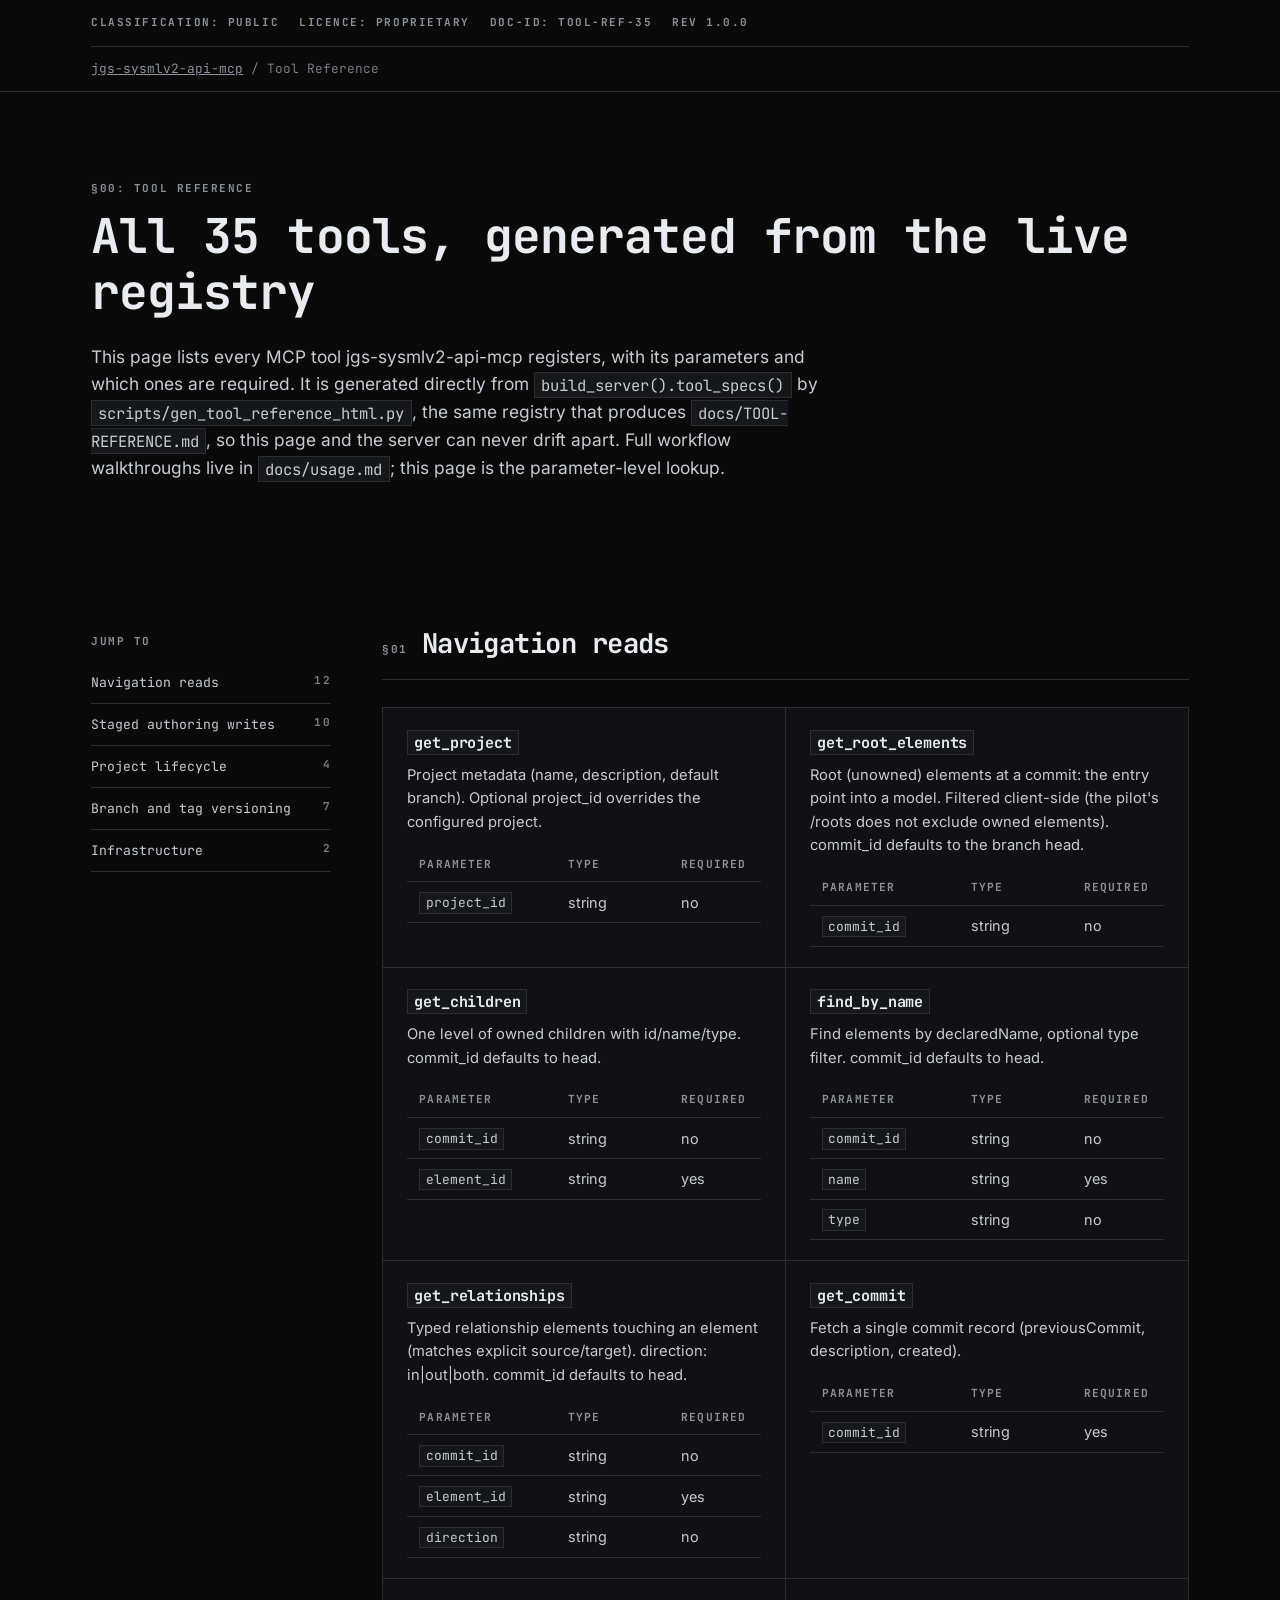
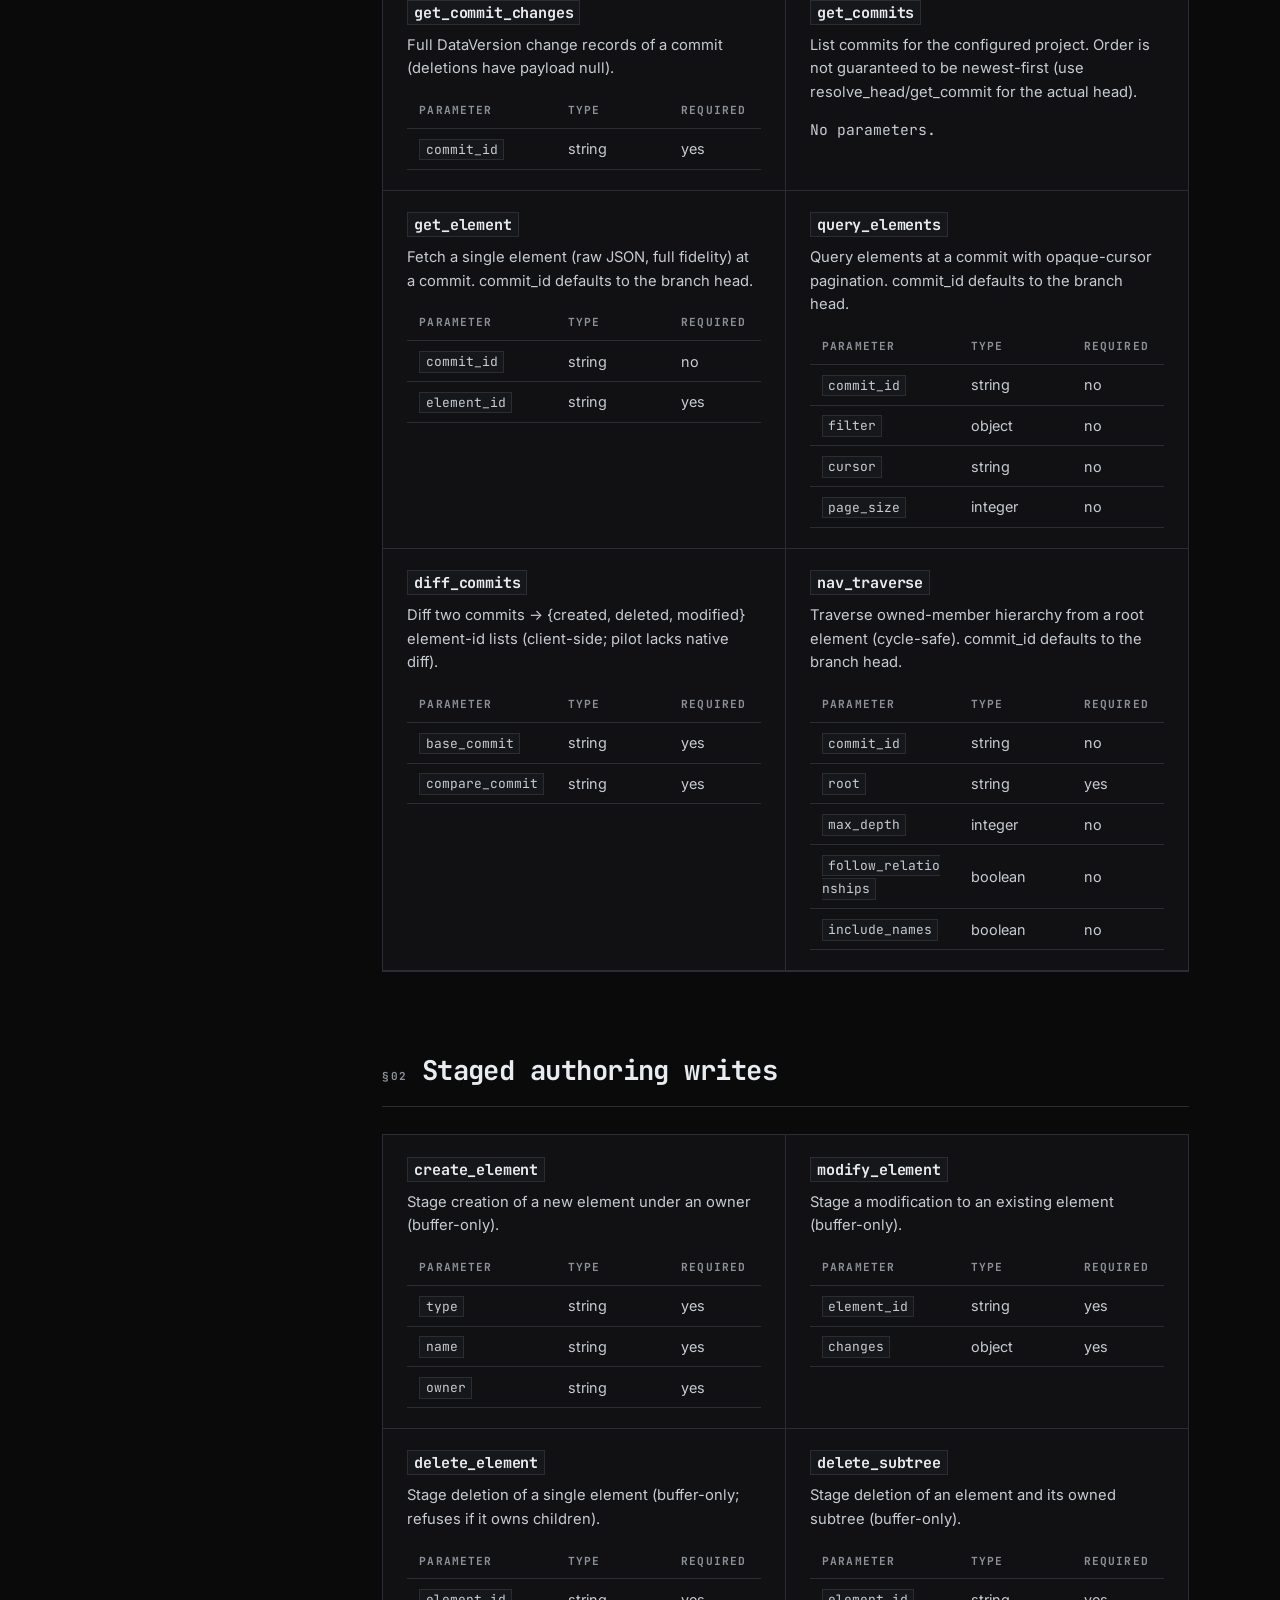
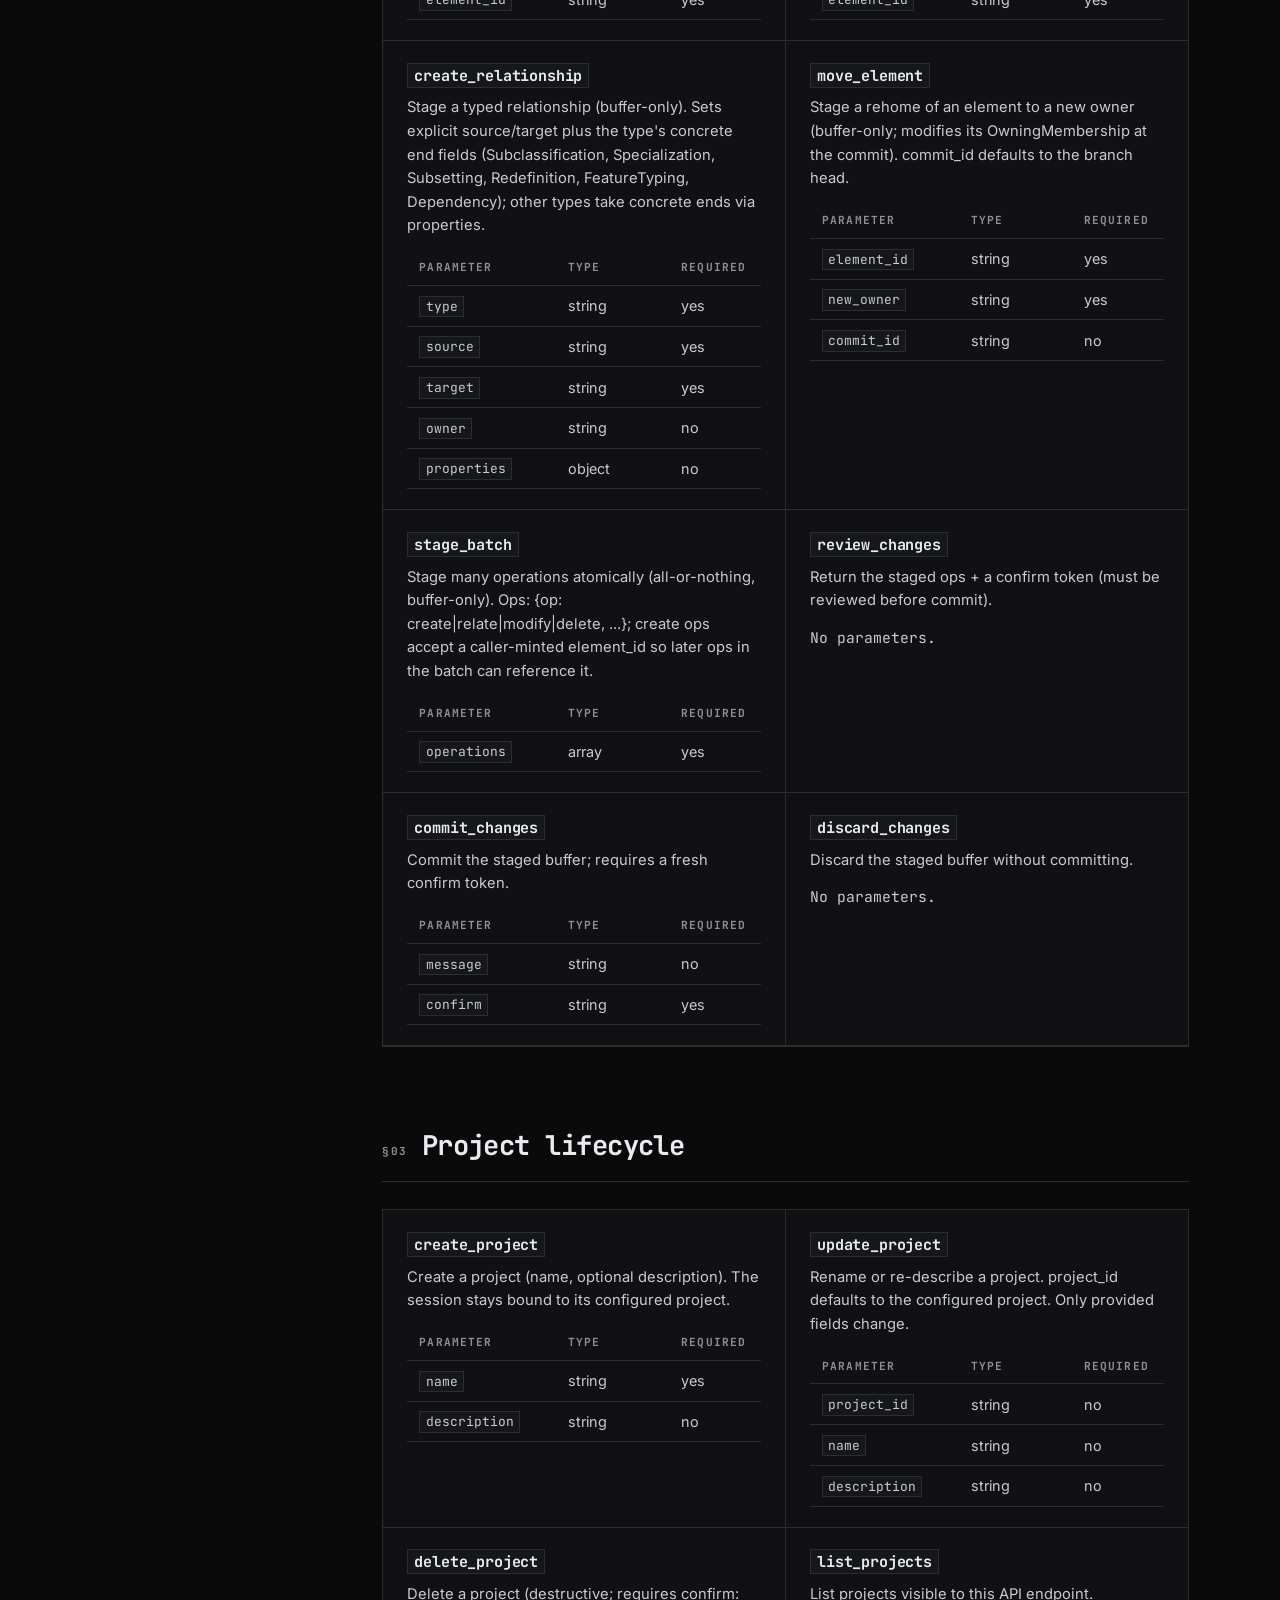
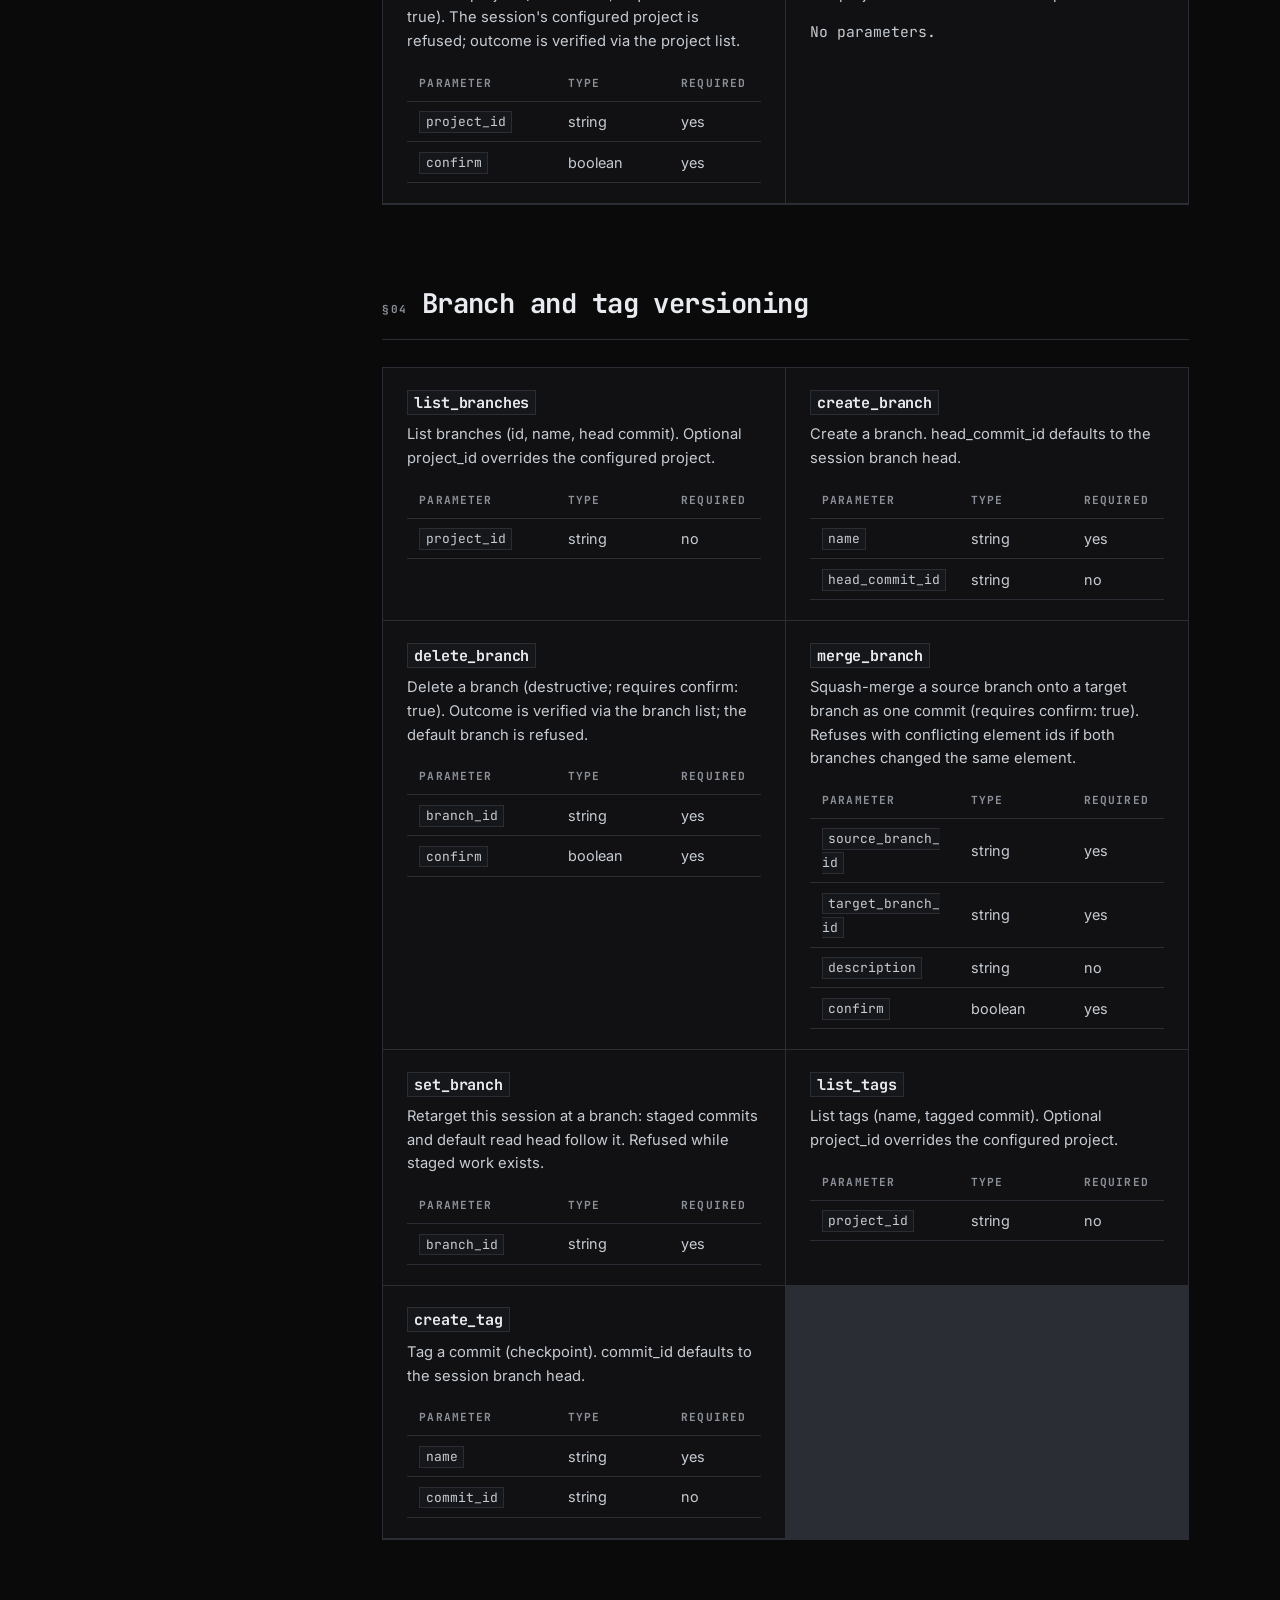
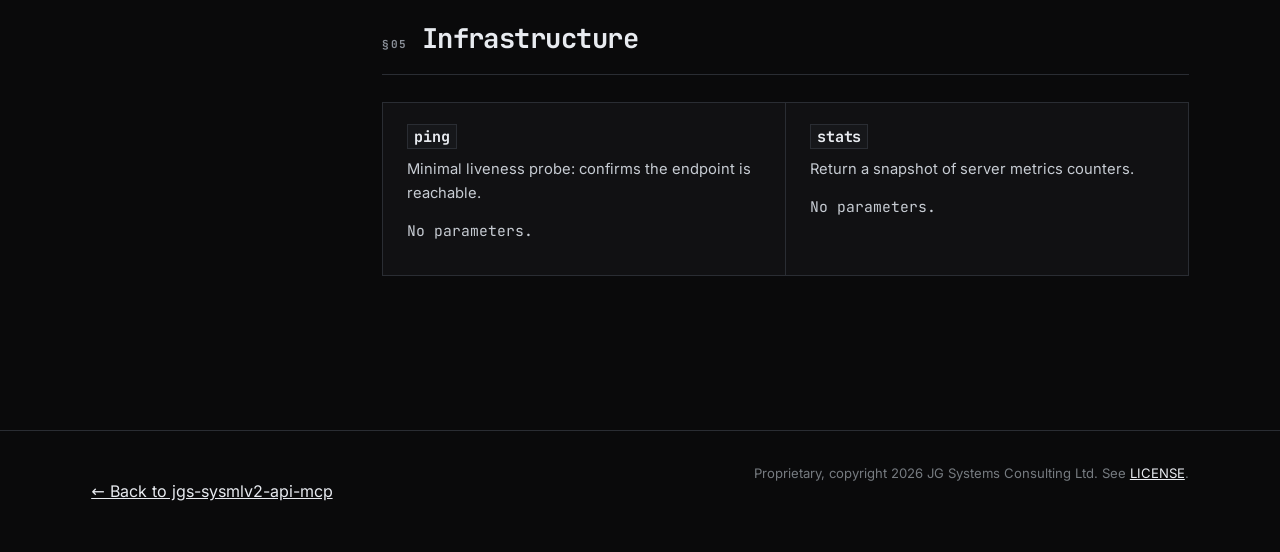
==== docs/tool-reference.html @ 2790d1ba "chore: v1.0.0 initial release payload Staged from jgs-sysmlv2-api-mcp-dev via scripts/stage_release." ====
<!DOCTYPE html>
<html lang="en">
<head>
<meta charset="utf-8">
<meta name="viewport" content="width=device-width, initial-scale=1">
<title>Tool Reference: jgs-sysmlv2-api-mcp, all 35 MCP Tools</title>
<meta name="description" content="Browsable reference for all 35 MCP tools in jgs-sysmlv2-api-mcp: parameters, required fields, and grouping by navigation, authoring, lifecycle, and versioning.">
<link rel="canonical" href="https://jgsystemsconsulting.github.io/jgs-sysmlv2-api-mcp/tool-reference.html">
<meta property="og:type" content="website">
<meta property="og:title" content="Tool Reference: jgs-sysmlv2-api-mcp">
<meta property="og:description" content="Browsable reference for all 35 MCP tools: parameters, required fields, and grouping by navigation, authoring, lifecycle, and versioning.">
<meta property="og:url" content="https://jgsystemsconsulting.github.io/jgs-sysmlv2-api-mcp/tool-reference.html">
<meta name="twitter:card" content="summary">
<meta name="twitter:title" content="Tool Reference: jgs-sysmlv2-api-mcp">
<meta name="twitter:description" content="Browsable reference for all 35 MCP tools: parameters, required fields, and grouping by navigation, authoring, lifecycle, and versioning.">
<style>
/* Shared design tokens/components for docs/index.html and docs/tool-reference.html.
   Source of truth for both pages' visual system (RR-B-20/24). Theme: "engineering
   drafting document" per ~/.claude/skills/release-repo-standard/references/design-system.md. */
@font-face {
  font-family: 'JetBrains Mono';
  font-style: normal;
  font-weight: 400;
  font-display: swap;
  src: url('fonts/jetbrains-mono-400.woff2') format('woff2');
}
@font-face {
  font-family: 'JetBrains Mono';
  font-style: normal;
  font-weight: 700;
  font-display: swap;
  src: url('fonts/jetbrains-mono-700.woff2') format('woff2');
}
@font-face {
  font-family: 'Inter';
  font-style: normal;
  font-weight: 400;
  font-display: swap;
  src: url('fonts/inter-400.woff2') format('woff2');
}
@font-face {
  font-family: 'Inter';
  font-style: normal;
  font-weight: 600;
  font-display: swap;
  src: url('fonts/inter-600.woff2') format('woff2');
}

:root {
  --ink:   #0a0a0b; --ink-2: #111113; --ink-3: #16171a; --ink-4: #1e2024;
  --line:  #2a2d33; --line-2: #3a3e46;
  --mute:  #767b80; --mute-2: #8b9099;
  --text:  #c7ccd3; --text-hi: #e8ebf0;
  --paper: #f4f2ec; --paper-ink: #0a0a0b;
  --accent: #7db8ff;
  --mono: 'JetBrains Mono', ui-monospace, 'SFMono-Regular', Menlo, Consolas, monospace;
  --sans: 'Inter', ui-sans-serif, system-ui, sans-serif;
  --pad-x: clamp(24px, 4vw, 80px);
  --pad-section: clamp(48px, 6vw, 96px);
}

* { box-sizing: border-box; }
html { color-scheme: dark; }
body {
  margin: 0;
  background: var(--ink);
  color: var(--text);
  font-family: var(--sans);
  font-size: 1rem;
  line-height: 1.6;
  -webkit-font-smoothing: antialiased;
}
.wrap { max-width: 1200px; margin: 0 auto; padding-left: var(--pad-x); padding-right: var(--pad-x); }

.skip-link {
  position: absolute; left: -9999px; top: 0; z-index: 100;
  background: var(--paper); color: var(--paper-ink);
  padding: 12px 20px; font-family: var(--mono); font-weight: 700;
}
.skip-link:focus { left: var(--pad-x); top: 12px; }

a { color: var(--text-hi); }
a:hover { color: var(--accent); }
:focus-visible { outline: 2px solid var(--accent); outline-offset: 2px; }

code {
  font-family: var(--mono);
  font-size: 0.9em;
  background: var(--ink-3);
  border: 1px solid var(--line);
  padding: 0.1em 0.4em;
}
pre {
  font-family: var(--mono);
  background: var(--ink-2);
  border: 1px solid var(--line);
  padding: 20px;
  overflow-x: auto;
  font-size: 0.85rem;
  line-height: 1.55;
}
pre code { background: none; border: none; padding: 0; }

h1, h2, h3 {
  font-family: var(--mono);
  font-weight: 700;
  letter-spacing: -0.02em;
  color: var(--text-hi);
  margin: 0 0 0.5em;
}
h1 { font-size: clamp(1.9rem, 4vw, 3rem); line-height: 1.15; }
h2 { font-size: clamp(1.3rem, 2.4vw, 1.7rem); }
h3 { font-size: 1.05rem; letter-spacing: -0.01em; }

.eyebrow, .toc-label, .nav-count, .masthead-row span, .sec-num {
  font-family: var(--mono);
  text-transform: uppercase;
  letter-spacing: 0.14em;
  font-size: 0.6875rem;
  font-weight: 700;
  color: var(--mute-2);
}

/* masthead */
.masthead { border-bottom: 1px solid var(--line); }
.masthead-row {
  display: flex; flex-wrap: wrap; gap: 20px;
  padding: 14px 0;
  border-bottom: 1px solid var(--line);
}
.crumbs {
  padding: 12px 0;
  font-family: var(--mono);
  font-size: 0.8rem;
  color: var(--mute);
}
.crumbs a { color: var(--mute-2); }

/* intro / hero */
.intro { padding: var(--pad-section) 0 calc(var(--pad-section) * 0.6); border-bottom: 1px solid var(--line); }
.lede { max-width: 68ch; color: var(--text); font-size: 1.08rem; }

/* buttons */
.btn {
  display: inline-flex; align-items: center; gap: 0.5em;
  font-family: var(--mono); font-weight: 700; text-decoration: none;
  padding: 0.85em 1.4em; border: 1px solid var(--line-2);
  font-size: 0.85rem; letter-spacing: 0.02em;
}
.btn-primary { background: var(--paper); color: var(--paper-ink); border-color: var(--paper); }
.btn-primary:hover { background: var(--text-hi); color: var(--paper-ink); }
.btn-ghost { background: transparent; color: var(--text-hi); }
.btn-ghost:hover { border-color: var(--accent); color: var(--accent); }
.btn-row { display: flex; flex-wrap: wrap; gap: 12px; margin-top: 1.6em; }

/* hairline section framing */
section { border-bottom: 1px solid var(--line); }
section:last-of-type { border-bottom: none; }
.section-inner { padding-top: var(--pad-section); padding-bottom: var(--pad-section); }

/* grid-of-cells */
.cell-grid {
  display: grid; gap: 1px; background: var(--line);
  border: 1px solid var(--line);
}
.cell {
  background: var(--ink-2);
  padding: clamp(20px, 3vw, 32px);
}
.cell h3 { margin-bottom: 0.4em; }
.cell p { color: var(--text); margin: 0; }
.cell .num {
  font-family: var(--mono); font-size: 2.6rem; font-weight: 700;
  color: var(--line-2); line-height: 1; margin-bottom: 0.3em;
}

.cols-2 { grid-template-columns: repeat(2, minmax(0, 1fr)); }
.cols-3 { grid-template-columns: repeat(3, minmax(0, 1fr)); }
.cols-5 { grid-template-columns: repeat(5, minmax(0, 1fr)); }

table { border-collapse: collapse; width: 100%; }
th, td {
  text-align: left; padding: 8px 12px;
  border-bottom: 1px solid var(--line);
  font-size: 0.9rem;
}
th { font-family: var(--mono); text-transform: uppercase; font-size: 0.7rem; letter-spacing: 0.1em; color: var(--mute-2); }

/* tool-reference specific */
.layout { display: grid; grid-template-columns: 240px minmax(0, 1fr); gap: var(--pad-x); align-items: start; padding-top: var(--pad-section); padding-bottom: var(--pad-section); }
.toc { position: sticky; top: 24px; }
.toc ul { list-style: none; margin: 0; padding: 0; }
.toc li { border-bottom: 1px solid var(--line); }
.toc a {
  display: flex; justify-content: space-between; gap: 8px;
  padding: 10px 0; text-decoration: none; color: var(--text);
  font-family: var(--mono); font-size: 0.82rem;
}
.toc a:hover { color: var(--accent); }
.nav-count { color: var(--mute); }

.tool-group { margin-bottom: var(--pad-section); scroll-margin-top: 20px; }
.tool-group h2 { display: flex; align-items: baseline; gap: 0.5em; border-bottom: 1px solid var(--line); padding-bottom: 0.5em; margin-bottom: 1em; }
.sec-num { color: var(--mute-2); }
.tool-grid { display: grid; grid-template-columns: repeat(2, minmax(0, 1fr)); gap: 1px; background: var(--line); border: 1px solid var(--line); }
.tool-card { background: var(--ink-2); padding: 20px 24px; scroll-margin-top: 20px; min-width: 0; }
.tool-card h3 { margin-bottom: 0.5em; }
.tool-card p { margin: 0 0 0.9em; color: var(--text); font-size: 0.92rem; }
table.params { font-size: 0.82rem; table-layout: fixed; }
table.params td, table.params th { overflow-wrap: break-word; }
table.params td:first-child, table.params th:first-child { width: 42%; }
table.params td:nth-child(3), table.params th:nth-child(3) { width: 26%; white-space: nowrap; }
.no-params { color: var(--mute); font-family: var(--mono); font-size: 0.8rem; margin: 0; }

.site-footer { border-top: 1px solid var(--line); border-bottom: none; }
.site-footer .wrap { padding-top: 32px; padding-bottom: 32px; display: flex; flex-wrap: wrap; justify-content: space-between; gap: 12px; }
.fine { color: var(--mute); font-size: 0.82rem; margin: 0; }

@media (max-width: 860px) {
  .cols-2, .cols-3, .cols-5, .tool-grid { grid-template-columns: minmax(0, 1fr); }
  .layout { grid-template-columns: minmax(0, 1fr); }
  .toc { position: static; }
  .btn-row { flex-direction: column; align-items: stretch; }
}

@media (prefers-reduced-motion: reduce) {
  * { animation: none !important; transition: none !important; scroll-behavior: auto !important; }
}

</style>
</head>
<body>
<a class="skip-link" href="#main">Skip to content</a>
<header class="masthead">
  <div class="wrap">
    <div class="masthead-row">
      <span>CLASSIFICATION: PUBLIC</span>
      <span>LICENCE: PROPRIETARY</span>
      <span>DOC-ID: TOOL-REF-35</span>
      <span>REV 1.0.0</span>
    </div>
    <nav class="crumbs" aria-label="Breadcrumb">
      <a href="index.html">jgs-sysmlv2-api-mcp</a> <span aria-hidden="true">/</span> Tool Reference
    </nav>
  </div>
</header>
<main id="main">
  <section class="intro">
    <div class="wrap">
      <p class="eyebrow">&sect;00: TOOL REFERENCE</p>
      <h1>All 35 tools, generated from the live registry</h1>
      <p class="lede">This page lists every MCP tool jgs-sysmlv2-api-mcp registers, with its
      parameters and which ones are required. It is generated directly from
      <code>build_server().tool_specs()</code> by <code>scripts/gen_tool_reference_html.py</code>,
      the same registry that produces <code>docs/TOOL-REFERENCE.md</code>, so this page and the
      server can never drift apart. Full workflow walkthroughs live in
      <code>docs/usage.md</code>; this page is the parameter-level lookup.</p>
    </div>
  </section>
  <div class="wrap layout">
    <nav class="toc" aria-label="Tool groups">
      <p class="toc-label">JUMP TO</p>
      <ul>
          <li><a href="#navigation-reads">Navigation reads<span class="nav-count">12</span></a></li>
          <li><a href="#staged-authoring-writes">Staged authoring writes<span class="nav-count">10</span></a></li>
          <li><a href="#project-lifecycle">Project lifecycle<span class="nav-count">4</span></a></li>
          <li><a href="#branch-and-tag-versioning">Branch and tag versioning<span class="nav-count">7</span></a></li>
          <li><a href="#infrastructure">Infrastructure<span class="nav-count">2</span></a></li>
      </ul>
    </nav>
    <div class="groups">
      <section class="tool-group" id="navigation-reads">
        <h2><span class="sec-num">§01</span> Navigation reads</h2>
        <div class="tool-grid">
          <article class="tool-card" id="tool-get_project">
            <h3><code>get_project</code></h3>
            <p>Project metadata (name, description, default branch). Optional project_id overrides the configured project.</p>
            <table class="params">
              <thead><tr><th>Parameter</th><th>Type</th><th>Required</th></tr></thead>
              <tbody>
              <tr><td><code>project_id</code></td><td>string</td><td>no</td></tr>
              </tbody>
            </table>
          </article>
          <article class="tool-card" id="tool-get_root_elements">
            <h3><code>get_root_elements</code></h3>
            <p>Root (unowned) elements at a commit: the entry point into a model. Filtered client-side (the pilot&#x27;s /roots does not exclude owned elements). commit_id defaults to the branch head.</p>
            <table class="params">
              <thead><tr><th>Parameter</th><th>Type</th><th>Required</th></tr></thead>
              <tbody>
              <tr><td><code>commit_id</code></td><td>string</td><td>no</td></tr>
              </tbody>
            </table>
          </article>
          <article class="tool-card" id="tool-get_children">
            <h3><code>get_children</code></h3>
            <p>One level of owned children with id/name/type. commit_id defaults to head.</p>
            <table class="params">
              <thead><tr><th>Parameter</th><th>Type</th><th>Required</th></tr></thead>
              <tbody>
              <tr><td><code>commit_id</code></td><td>string</td><td>no</td></tr>
              <tr><td><code>element_id</code></td><td>string</td><td>yes</td></tr>
              </tbody>
            </table>
          </article>
          <article class="tool-card" id="tool-find_by_name">
            <h3><code>find_by_name</code></h3>
            <p>Find elements by declaredName, optional type filter. commit_id defaults to head.</p>
            <table class="params">
              <thead><tr><th>Parameter</th><th>Type</th><th>Required</th></tr></thead>
              <tbody>
              <tr><td><code>commit_id</code></td><td>string</td><td>no</td></tr>
              <tr><td><code>name</code></td><td>string</td><td>yes</td></tr>
              <tr><td><code>type</code></td><td>string</td><td>no</td></tr>
              </tbody>
            </table>
          </article>
          <article class="tool-card" id="tool-get_relationships">
            <h3><code>get_relationships</code></h3>
            <p>Typed relationship elements touching an element (matches explicit source/target). direction: in|out|both. commit_id defaults to head.</p>
            <table class="params">
              <thead><tr><th>Parameter</th><th>Type</th><th>Required</th></tr></thead>
              <tbody>
              <tr><td><code>commit_id</code></td><td>string</td><td>no</td></tr>
              <tr><td><code>element_id</code></td><td>string</td><td>yes</td></tr>
              <tr><td><code>direction</code></td><td>string</td><td>no</td></tr>
              </tbody>
            </table>
          </article>
          <article class="tool-card" id="tool-get_commit">
            <h3><code>get_commit</code></h3>
            <p>Fetch a single commit record (previousCommit, description, created).</p>
            <table class="params">
              <thead><tr><th>Parameter</th><th>Type</th><th>Required</th></tr></thead>
              <tbody>
              <tr><td><code>commit_id</code></td><td>string</td><td>yes</td></tr>
              </tbody>
            </table>
          </article>
          <article class="tool-card" id="tool-get_commit_changes">
            <h3><code>get_commit_changes</code></h3>
            <p>Full DataVersion change records of a commit (deletions have payload null).</p>
            <table class="params">
              <thead><tr><th>Parameter</th><th>Type</th><th>Required</th></tr></thead>
              <tbody>
              <tr><td><code>commit_id</code></td><td>string</td><td>yes</td></tr>
              </tbody>
            </table>
          </article>
          <article class="tool-card" id="tool-get_commits">
            <h3><code>get_commits</code></h3>
            <p>List commits for the configured project. Order is not guaranteed to be newest-first (use resolve_head/get_commit for the actual head).</p>
            <p class="no-params">No parameters.</p>
          </article>
          <article class="tool-card" id="tool-get_element">
            <h3><code>get_element</code></h3>
            <p>Fetch a single element (raw JSON, full fidelity) at a commit. commit_id defaults to the branch head.</p>
            <table class="params">
              <thead><tr><th>Parameter</th><th>Type</th><th>Required</th></tr></thead>
              <tbody>
              <tr><td><code>commit_id</code></td><td>string</td><td>no</td></tr>
              <tr><td><code>element_id</code></td><td>string</td><td>yes</td></tr>
              </tbody>
            </table>
          </article>
          <article class="tool-card" id="tool-query_elements">
            <h3><code>query_elements</code></h3>
            <p>Query elements at a commit with opaque-cursor pagination. commit_id defaults to the branch head.</p>
            <table class="params">
              <thead><tr><th>Parameter</th><th>Type</th><th>Required</th></tr></thead>
              <tbody>
              <tr><td><code>commit_id</code></td><td>string</td><td>no</td></tr>
              <tr><td><code>filter</code></td><td>object</td><td>no</td></tr>
              <tr><td><code>cursor</code></td><td>string</td><td>no</td></tr>
              <tr><td><code>page_size</code></td><td>integer</td><td>no</td></tr>
              </tbody>
            </table>
          </article>
          <article class="tool-card" id="tool-diff_commits">
            <h3><code>diff_commits</code></h3>
            <p>Diff two commits -&gt; {created, deleted, modified} element-id lists (client-side; pilot lacks native diff).</p>
            <table class="params">
              <thead><tr><th>Parameter</th><th>Type</th><th>Required</th></tr></thead>
              <tbody>
              <tr><td><code>base_commit</code></td><td>string</td><td>yes</td></tr>
              <tr><td><code>compare_commit</code></td><td>string</td><td>yes</td></tr>
              </tbody>
            </table>
          </article>
          <article class="tool-card" id="tool-nav_traverse">
            <h3><code>nav_traverse</code></h3>
            <p>Traverse owned-member hierarchy from a root element (cycle-safe). commit_id defaults to the branch head.</p>
            <table class="params">
              <thead><tr><th>Parameter</th><th>Type</th><th>Required</th></tr></thead>
              <tbody>
              <tr><td><code>commit_id</code></td><td>string</td><td>no</td></tr>
              <tr><td><code>root</code></td><td>string</td><td>yes</td></tr>
              <tr><td><code>max_depth</code></td><td>integer</td><td>no</td></tr>
              <tr><td><code>follow_relationships</code></td><td>boolean</td><td>no</td></tr>
              <tr><td><code>include_names</code></td><td>boolean</td><td>no</td></tr>
              </tbody>
            </table>
          </article>
        </div>
      </section>
      <section class="tool-group" id="staged-authoring-writes">
        <h2><span class="sec-num">§02</span> Staged authoring writes</h2>
        <div class="tool-grid">
          <article class="tool-card" id="tool-create_element">
            <h3><code>create_element</code></h3>
            <p>Stage creation of a new element under an owner (buffer-only).</p>
            <table class="params">
              <thead><tr><th>Parameter</th><th>Type</th><th>Required</th></tr></thead>
              <tbody>
              <tr><td><code>type</code></td><td>string</td><td>yes</td></tr>
              <tr><td><code>name</code></td><td>string</td><td>yes</td></tr>
              <tr><td><code>owner</code></td><td>string</td><td>yes</td></tr>
              </tbody>
            </table>
          </article>
          <article class="tool-card" id="tool-modify_element">
            <h3><code>modify_element</code></h3>
            <p>Stage a modification to an existing element (buffer-only).</p>
            <table class="params">
              <thead><tr><th>Parameter</th><th>Type</th><th>Required</th></tr></thead>
              <tbody>
              <tr><td><code>element_id</code></td><td>string</td><td>yes</td></tr>
              <tr><td><code>changes</code></td><td>object</td><td>yes</td></tr>
              </tbody>
            </table>
          </article>
          <article class="tool-card" id="tool-delete_element">
            <h3><code>delete_element</code></h3>
            <p>Stage deletion of a single element (buffer-only; refuses if it owns children).</p>
            <table class="params">
              <thead><tr><th>Parameter</th><th>Type</th><th>Required</th></tr></thead>
              <tbody>
              <tr><td><code>element_id</code></td><td>string</td><td>yes</td></tr>
              </tbody>
            </table>
          </article>
          <article class="tool-card" id="tool-delete_subtree">
            <h3><code>delete_subtree</code></h3>
            <p>Stage deletion of an element and its owned subtree (buffer-only).</p>
            <table class="params">
              <thead><tr><th>Parameter</th><th>Type</th><th>Required</th></tr></thead>
              <tbody>
              <tr><td><code>element_id</code></td><td>string</td><td>yes</td></tr>
              </tbody>
            </table>
          </article>
          <article class="tool-card" id="tool-create_relationship">
            <h3><code>create_relationship</code></h3>
            <p>Stage a typed relationship (buffer-only). Sets explicit source/target plus the type&#x27;s concrete end fields (Subclassification, Specialization, Subsetting, Redefinition, FeatureTyping, Dependency); other types take concrete ends via properties.</p>
            <table class="params">
              <thead><tr><th>Parameter</th><th>Type</th><th>Required</th></tr></thead>
              <tbody>
              <tr><td><code>type</code></td><td>string</td><td>yes</td></tr>
              <tr><td><code>source</code></td><td>string</td><td>yes</td></tr>
              <tr><td><code>target</code></td><td>string</td><td>yes</td></tr>
              <tr><td><code>owner</code></td><td>string</td><td>no</td></tr>
              <tr><td><code>properties</code></td><td>object</td><td>no</td></tr>
              </tbody>
            </table>
          </article>
          <article class="tool-card" id="tool-move_element">
            <h3><code>move_element</code></h3>
            <p>Stage a rehome of an element to a new owner (buffer-only; modifies its OwningMembership at the commit). commit_id defaults to the branch head.</p>
            <table class="params">
              <thead><tr><th>Parameter</th><th>Type</th><th>Required</th></tr></thead>
              <tbody>
              <tr><td><code>element_id</code></td><td>string</td><td>yes</td></tr>
              <tr><td><code>new_owner</code></td><td>string</td><td>yes</td></tr>
              <tr><td><code>commit_id</code></td><td>string</td><td>no</td></tr>
              </tbody>
            </table>
          </article>
          <article class="tool-card" id="tool-stage_batch">
            <h3><code>stage_batch</code></h3>
            <p>Stage many operations atomically (all-or-nothing, buffer-only). Ops: {op: create|relate|modify|delete, ...}; create ops accept a caller-minted element_id so later ops in the batch can reference it.</p>
            <table class="params">
              <thead><tr><th>Parameter</th><th>Type</th><th>Required</th></tr></thead>
              <tbody>
              <tr><td><code>operations</code></td><td>array</td><td>yes</td></tr>
              </tbody>
            </table>
          </article>
          <article class="tool-card" id="tool-review_changes">
            <h3><code>review_changes</code></h3>
            <p>Return the staged ops + a confirm token (must be reviewed before commit).</p>
            <p class="no-params">No parameters.</p>
          </article>
          <article class="tool-card" id="tool-commit_changes">
            <h3><code>commit_changes</code></h3>
            <p>Commit the staged buffer; requires a fresh confirm token.</p>
            <table class="params">
              <thead><tr><th>Parameter</th><th>Type</th><th>Required</th></tr></thead>
              <tbody>
              <tr><td><code>message</code></td><td>string</td><td>no</td></tr>
              <tr><td><code>confirm</code></td><td>string</td><td>yes</td></tr>
              </tbody>
            </table>
          </article>
          <article class="tool-card" id="tool-discard_changes">
            <h3><code>discard_changes</code></h3>
            <p>Discard the staged buffer without committing.</p>
            <p class="no-params">No parameters.</p>
          </article>
        </div>
      </section>
      <section class="tool-group" id="project-lifecycle">
        <h2><span class="sec-num">§03</span> Project lifecycle</h2>
        <div class="tool-grid">
          <article class="tool-card" id="tool-create_project">
            <h3><code>create_project</code></h3>
            <p>Create a project (name, optional description). The session stays bound to its configured project.</p>
            <table class="params">
              <thead><tr><th>Parameter</th><th>Type</th><th>Required</th></tr></thead>
              <tbody>
              <tr><td><code>name</code></td><td>string</td><td>yes</td></tr>
              <tr><td><code>description</code></td><td>string</td><td>no</td></tr>
              </tbody>
            </table>
          </article>
          <article class="tool-card" id="tool-update_project">
            <h3><code>update_project</code></h3>
            <p>Rename or re-describe a project. project_id defaults to the configured project. Only provided fields change.</p>
            <table class="params">
              <thead><tr><th>Parameter</th><th>Type</th><th>Required</th></tr></thead>
              <tbody>
              <tr><td><code>project_id</code></td><td>string</td><td>no</td></tr>
              <tr><td><code>name</code></td><td>string</td><td>no</td></tr>
              <tr><td><code>description</code></td><td>string</td><td>no</td></tr>
              </tbody>
            </table>
          </article>
          <article class="tool-card" id="tool-delete_project">
            <h3><code>delete_project</code></h3>
            <p>Delete a project (destructive; requires confirm: true). The session&#x27;s configured project is refused; outcome is verified via the project list.</p>
            <table class="params">
              <thead><tr><th>Parameter</th><th>Type</th><th>Required</th></tr></thead>
              <tbody>
              <tr><td><code>project_id</code></td><td>string</td><td>yes</td></tr>
              <tr><td><code>confirm</code></td><td>boolean</td><td>yes</td></tr>
              </tbody>
            </table>
          </article>
          <article class="tool-card" id="tool-list_projects">
            <h3><code>list_projects</code></h3>
            <p>List projects visible to this API endpoint.</p>
            <p class="no-params">No parameters.</p>
          </article>
        </div>
      </section>
      <section class="tool-group" id="branch-and-tag-versioning">
        <h2><span class="sec-num">§04</span> Branch and tag versioning</h2>
        <div class="tool-grid">
          <article class="tool-card" id="tool-list_branches">
            <h3><code>list_branches</code></h3>
            <p>List branches (id, name, head commit). Optional project_id overrides the configured project.</p>
            <table class="params">
              <thead><tr><th>Parameter</th><th>Type</th><th>Required</th></tr></thead>
              <tbody>
              <tr><td><code>project_id</code></td><td>string</td><td>no</td></tr>
              </tbody>
            </table>
          </article>
          <article class="tool-card" id="tool-create_branch">
            <h3><code>create_branch</code></h3>
            <p>Create a branch. head_commit_id defaults to the session branch head.</p>
            <table class="params">
              <thead><tr><th>Parameter</th><th>Type</th><th>Required</th></tr></thead>
              <tbody>
              <tr><td><code>name</code></td><td>string</td><td>yes</td></tr>
              <tr><td><code>head_commit_id</code></td><td>string</td><td>no</td></tr>
              </tbody>
            </table>
          </article>
          <article class="tool-card" id="tool-delete_branch">
            <h3><code>delete_branch</code></h3>
            <p>Delete a branch (destructive; requires confirm: true). Outcome is verified via the branch list; the default branch is refused.</p>
            <table class="params">
              <thead><tr><th>Parameter</th><th>Type</th><th>Required</th></tr></thead>
              <tbody>
              <tr><td><code>branch_id</code></td><td>string</td><td>yes</td></tr>
              <tr><td><code>confirm</code></td><td>boolean</td><td>yes</td></tr>
              </tbody>
            </table>
          </article>
          <article class="tool-card" id="tool-merge_branch">
            <h3><code>merge_branch</code></h3>
            <p>Squash-merge a source branch onto a target branch as one commit (requires confirm: true). Refuses with conflicting element ids if both branches changed the same element.</p>
            <table class="params">
              <thead><tr><th>Parameter</th><th>Type</th><th>Required</th></tr></thead>
              <tbody>
              <tr><td><code>source_branch_id</code></td><td>string</td><td>yes</td></tr>
              <tr><td><code>target_branch_id</code></td><td>string</td><td>yes</td></tr>
              <tr><td><code>description</code></td><td>string</td><td>no</td></tr>
              <tr><td><code>confirm</code></td><td>boolean</td><td>yes</td></tr>
              </tbody>
            </table>
          </article>
          <article class="tool-card" id="tool-set_branch">
            <h3><code>set_branch</code></h3>
            <p>Retarget this session at a branch: staged commits and default read head follow it. Refused while staged work exists.</p>
            <table class="params">
              <thead><tr><th>Parameter</th><th>Type</th><th>Required</th></tr></thead>
              <tbody>
              <tr><td><code>branch_id</code></td><td>string</td><td>yes</td></tr>
              </tbody>
            </table>
          </article>
          <article class="tool-card" id="tool-list_tags">
            <h3><code>list_tags</code></h3>
            <p>List tags (name, tagged commit). Optional project_id overrides the configured project.</p>
            <table class="params">
              <thead><tr><th>Parameter</th><th>Type</th><th>Required</th></tr></thead>
              <tbody>
              <tr><td><code>project_id</code></td><td>string</td><td>no</td></tr>
              </tbody>
            </table>
          </article>
          <article class="tool-card" id="tool-create_tag">
            <h3><code>create_tag</code></h3>
            <p>Tag a commit (checkpoint). commit_id defaults to the session branch head.</p>
            <table class="params">
              <thead><tr><th>Parameter</th><th>Type</th><th>Required</th></tr></thead>
              <tbody>
              <tr><td><code>name</code></td><td>string</td><td>yes</td></tr>
              <tr><td><code>commit_id</code></td><td>string</td><td>no</td></tr>
              </tbody>
            </table>
          </article>
        </div>
      </section>
      <section class="tool-group" id="infrastructure">
        <h2><span class="sec-num">§05</span> Infrastructure</h2>
        <div class="tool-grid">
          <article class="tool-card" id="tool-ping">
            <h3><code>ping</code></h3>
            <p>Minimal liveness probe: confirms the endpoint is reachable.</p>
            <p class="no-params">No parameters.</p>
          </article>
          <article class="tool-card" id="tool-stats">
            <h3><code>stats</code></h3>
            <p>Return a snapshot of server metrics counters.</p>
            <p class="no-params">No parameters.</p>
          </article>
        </div>
      </section>
    </div>
  </div>
</main>
<footer class="site-footer">
  <div class="wrap">
    <p><a href="index.html">&larr; Back to jgs-sysmlv2-api-mcp</a></p>
    <p class="fine">Proprietary, copyright 2026 JG Systems Consulting Ltd. See
    <a href="https://github.com/jgsystemsconsulting/jgs-sysmlv2-api-mcp/blob/master/LICENSE">LICENSE</a>.</p>
  </div>
</footer>
</body>
</html>
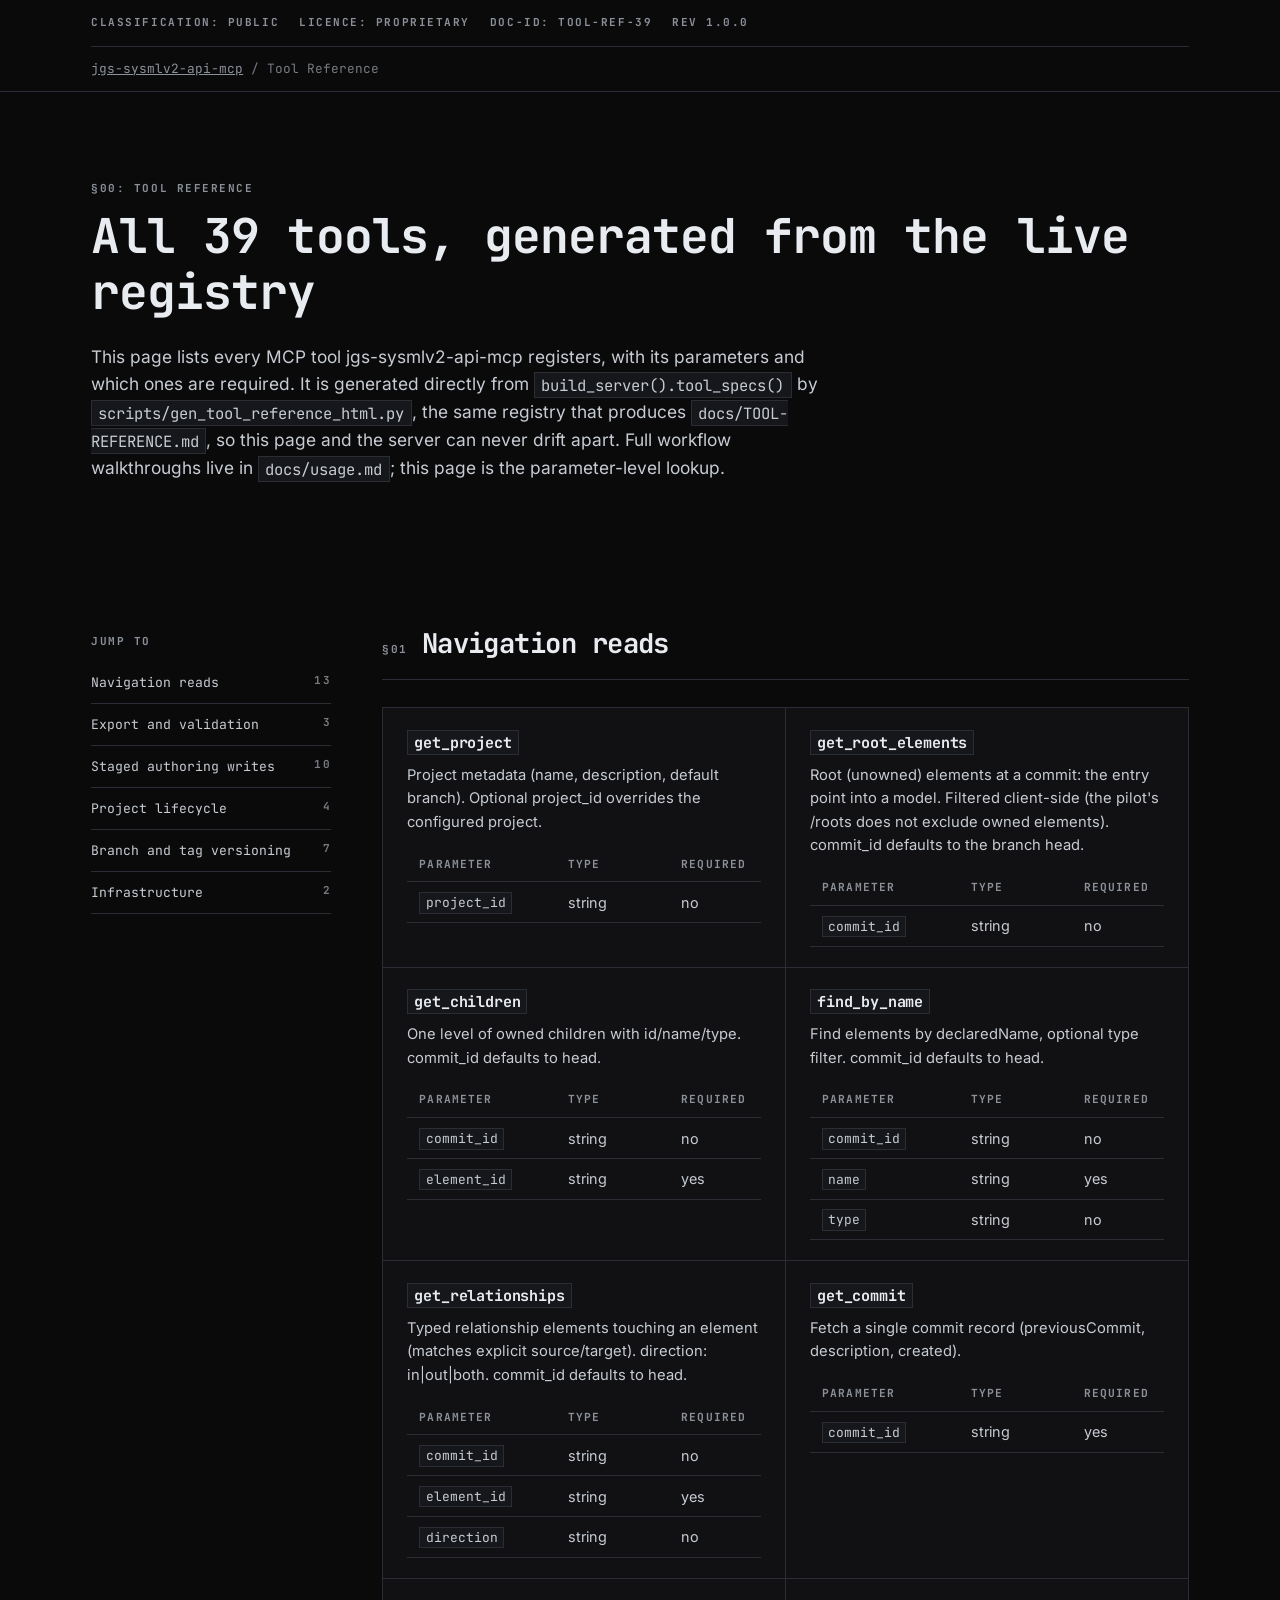
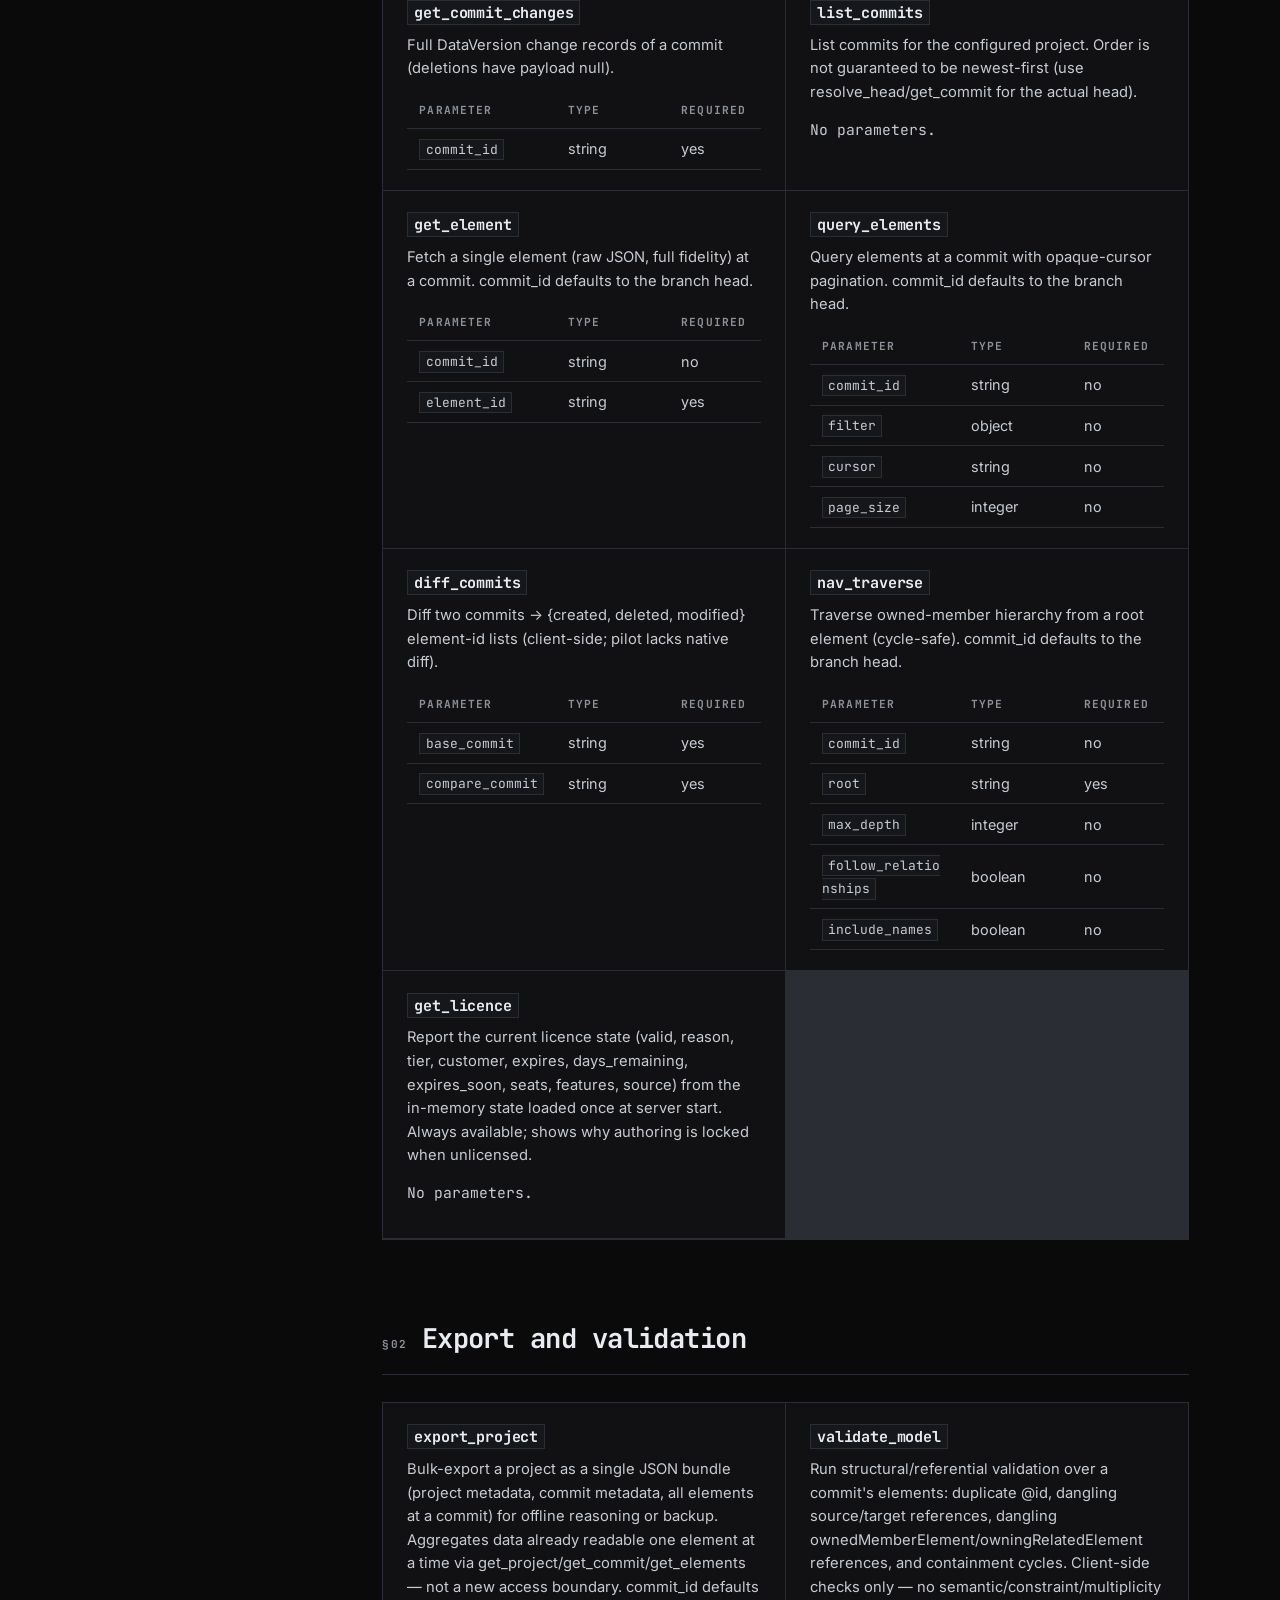
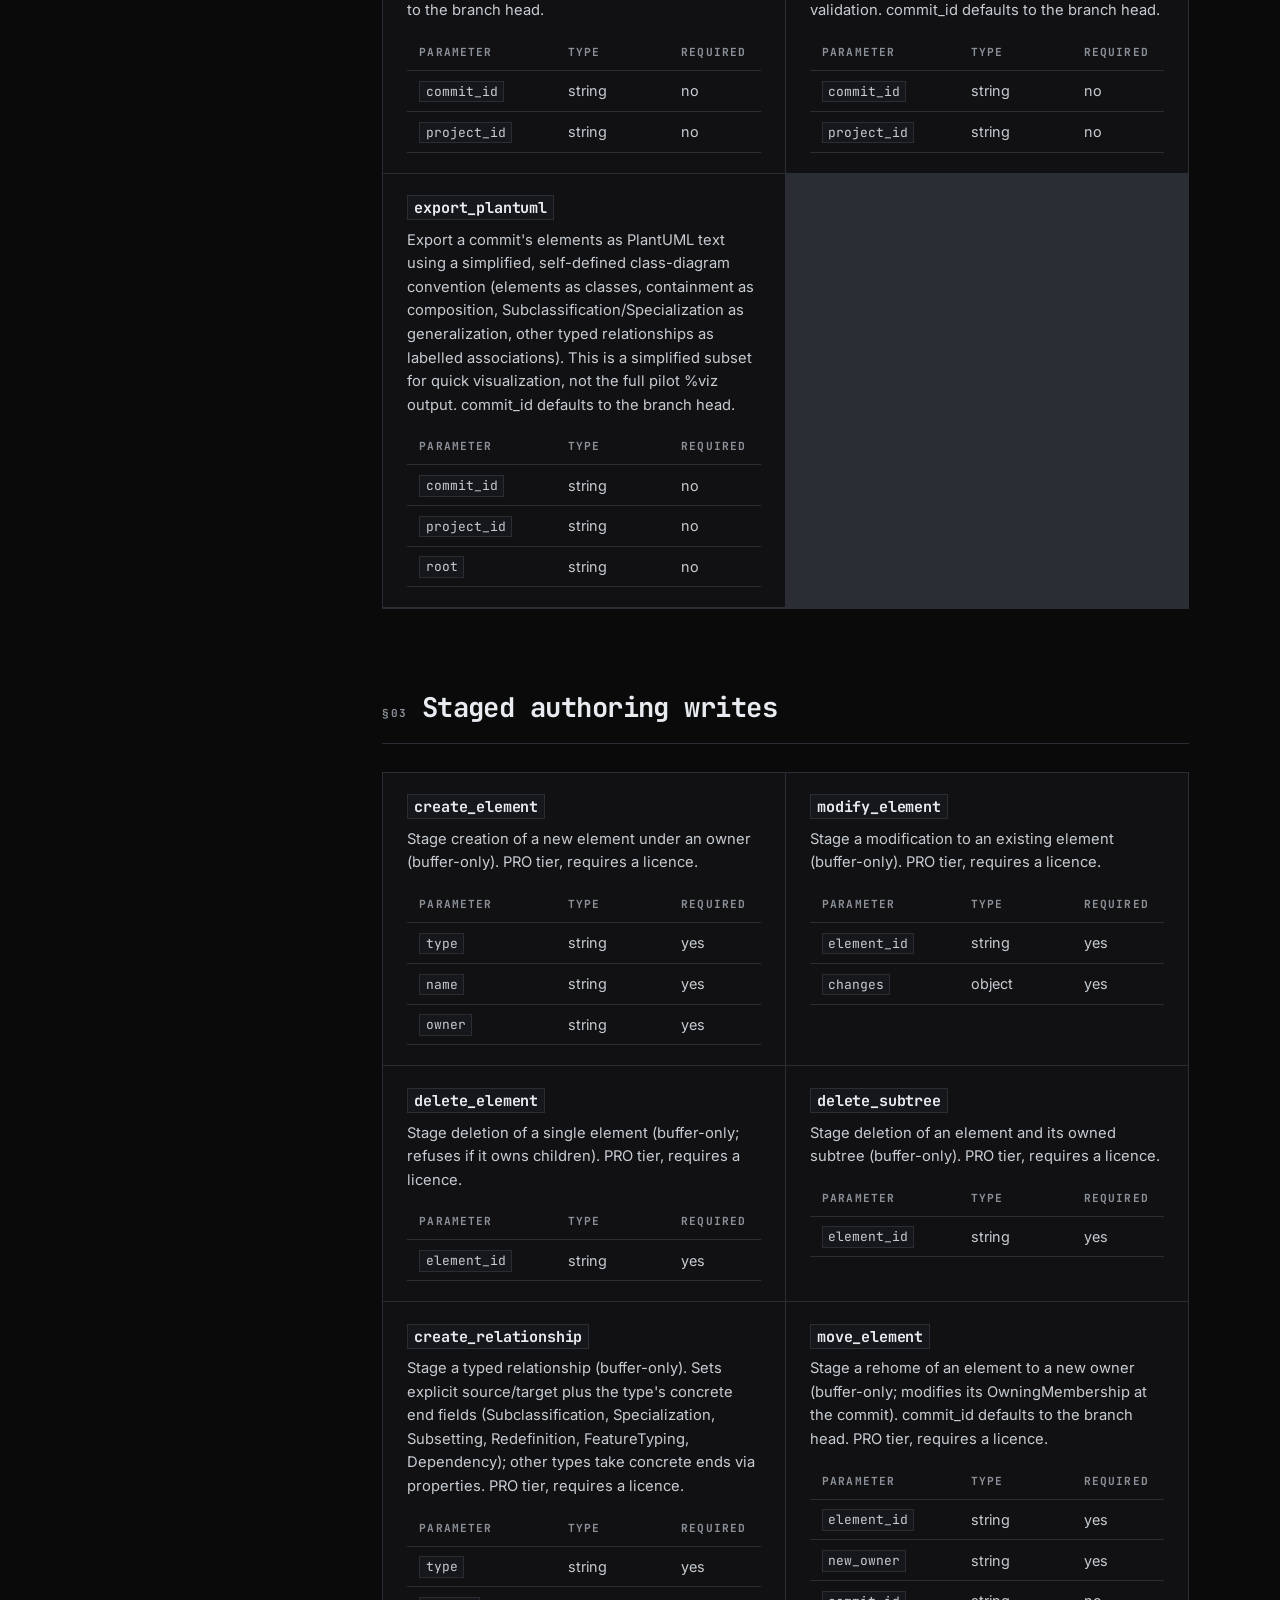
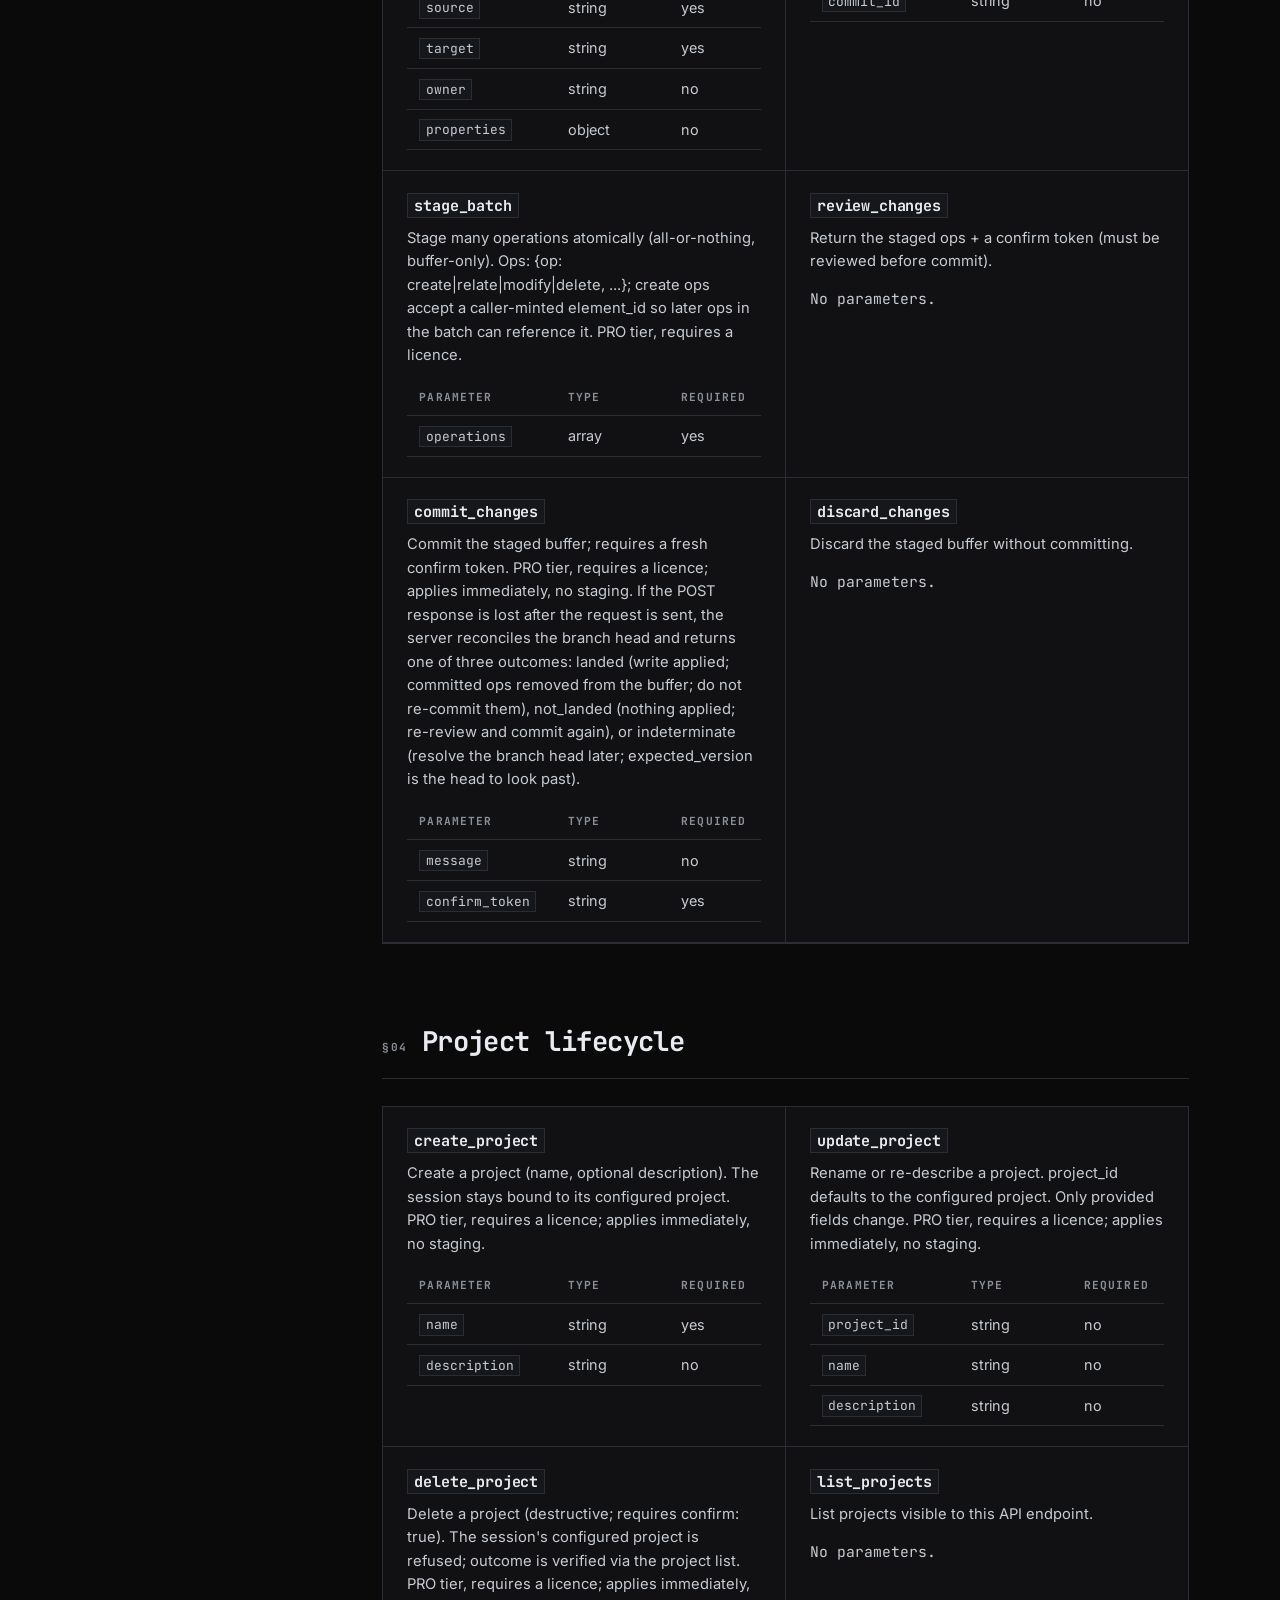
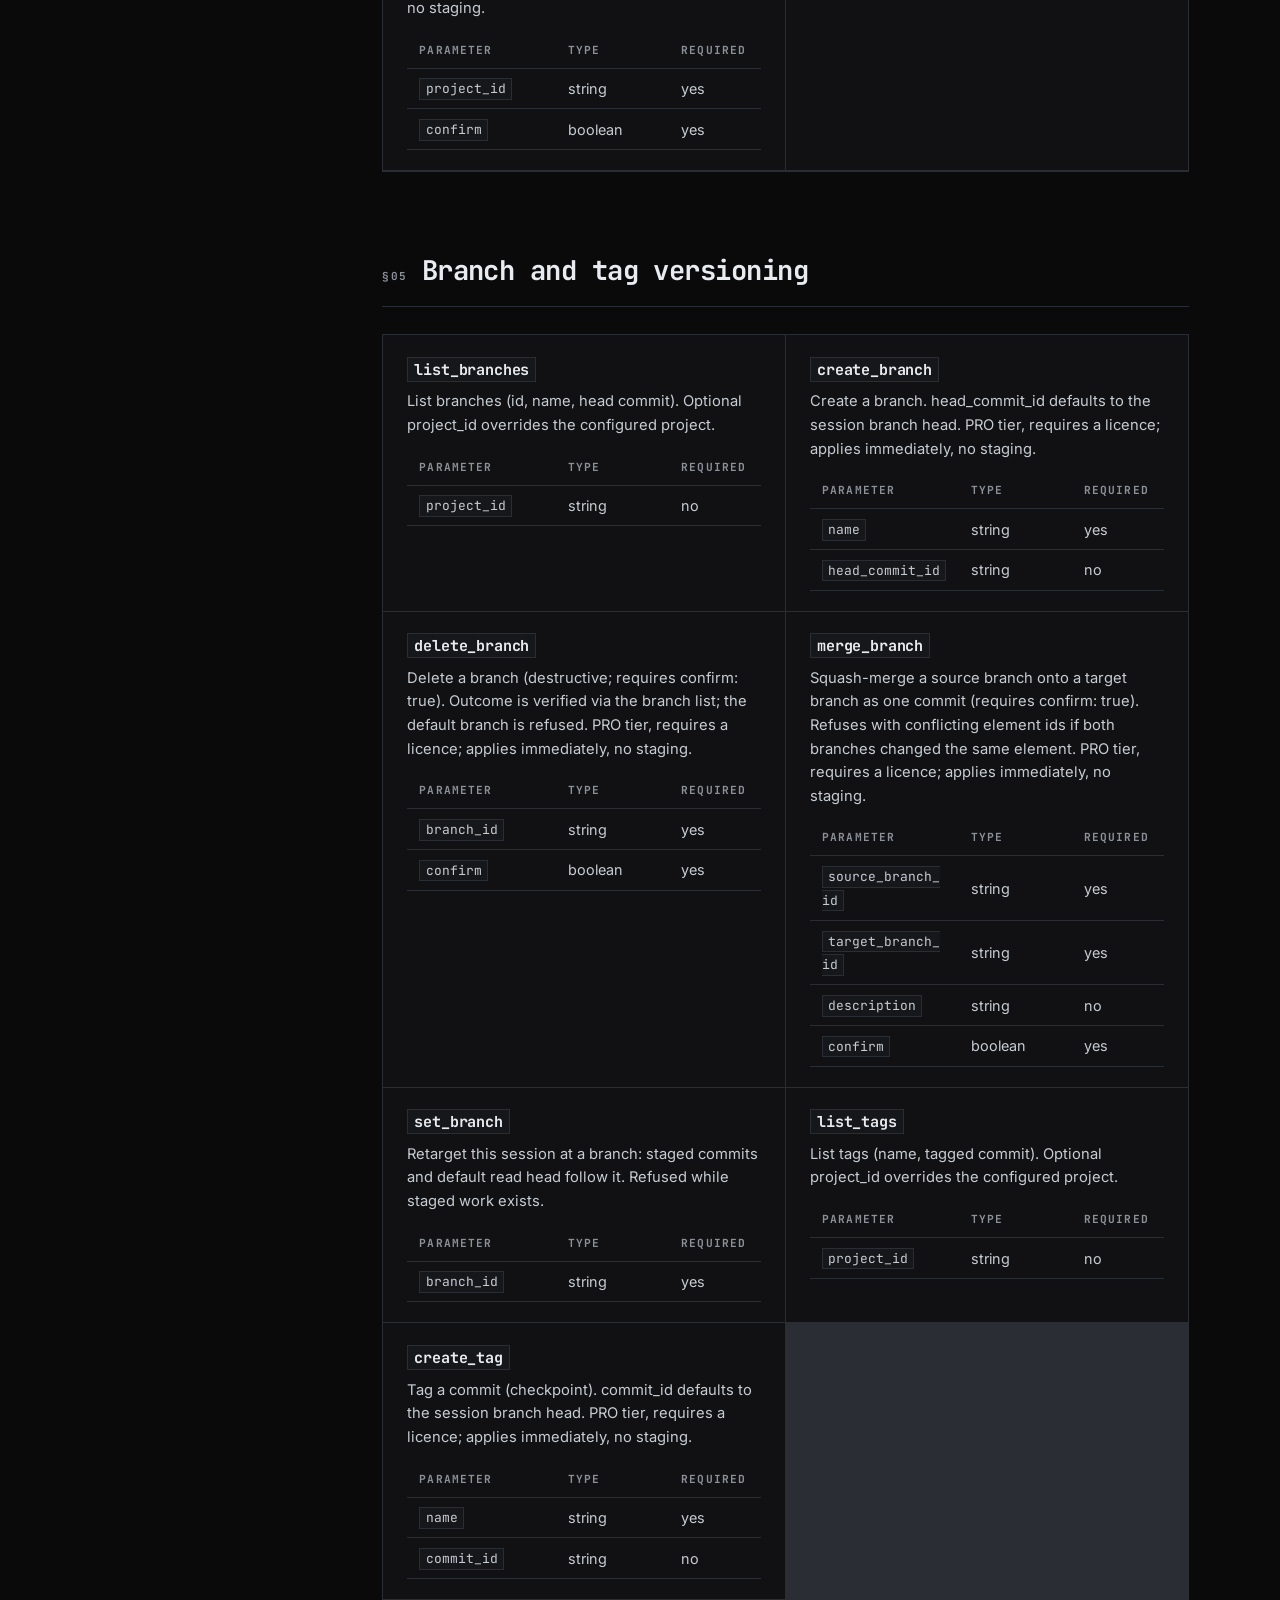
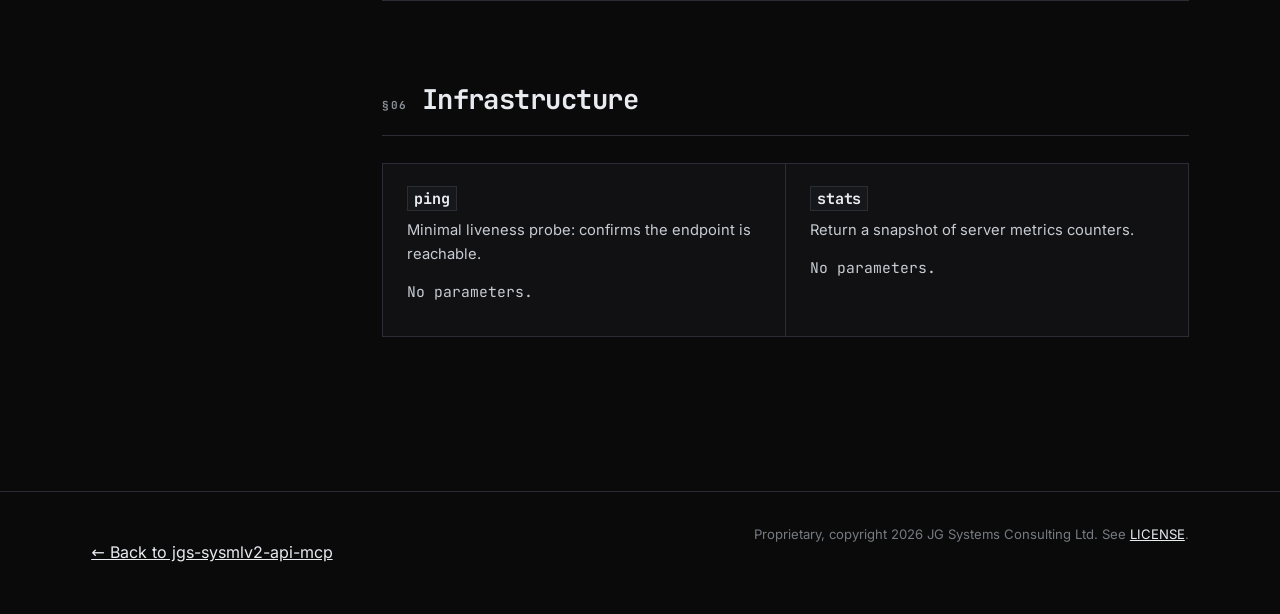
==== commit 4865c92e: "docs: v2.0.0" ====
--- a/docs/tool-reference.html
+++ b/docs/tool-reference.html
@@ -3,16 +3,16 @@
 <head>
 <meta charset="utf-8">
 <meta name="viewport" content="width=device-width, initial-scale=1">
-<title>Tool Reference: jgs-sysmlv2-api-mcp, all 35 MCP Tools</title>
-<meta name="description" content="Browsable reference for all 35 MCP tools in jgs-sysmlv2-api-mcp: parameters, required fields, and grouping by navigation, authoring, lifecycle, and versioning.">
+<title>Tool Reference: jgs-sysmlv2-api-mcp, all 39 MCP Tools</title>
+<meta name="description" content="Browsable reference for all 39 MCP tools in jgs-sysmlv2-api-mcp: parameters, required fields, and grouping by navigation, authoring, lifecycle, and versioning.">
 <link rel="canonical" href="https://jgsystemsconsulting.github.io/jgs-sysmlv2-api-mcp/tool-reference.html">
 <meta property="og:type" content="website">
 <meta property="og:title" content="Tool Reference: jgs-sysmlv2-api-mcp">
-<meta property="og:description" content="Browsable reference for all 35 MCP tools: parameters, required fields, and grouping by navigation, authoring, lifecycle, and versioning.">
+<meta property="og:description" content="Browsable reference for all 39 MCP tools: parameters, required fields, and grouping by navigation, authoring, lifecycle, and versioning.">
 <meta property="og:url" content="https://jgsystemsconsulting.github.io/jgs-sysmlv2-api-mcp/tool-reference.html">
 <meta name="twitter:card" content="summary">
 <meta name="twitter:title" content="Tool Reference: jgs-sysmlv2-api-mcp">
-<meta name="twitter:description" content="Browsable reference for all 35 MCP tools: parameters, required fields, and grouping by navigation, authoring, lifecycle, and versioning.">
+<meta name="twitter:description" content="Browsable reference for all 39 MCP tools: parameters, required fields, and grouping by navigation, authoring, lifecycle, and versioning.">
 <style>
 /* Shared design tokens/components for docs/index.html and docs/tool-reference.html.
    Source of truth for both pages' visual system (RR-B-20/24). Theme: "engineering
@@ -236,7 +236,7 @@
     <div class="masthead-row">
       <span>CLASSIFICATION: PUBLIC</span>
       <span>LICENCE: PROPRIETARY</span>
-      <span>DOC-ID: TOOL-REF-35</span>
+      <span>DOC-ID: TOOL-REF-39</span>
       <span>REV 1.0.0</span>
     </div>
     <nav class="crumbs" aria-label="Breadcrumb">
@@ -248,7 +248,7 @@
   <section class="intro">
     <div class="wrap">
       <p class="eyebrow">&sect;00: TOOL REFERENCE</p>
-      <h1>All 35 tools, generated from the live registry</h1>
+      <h1>All 39 tools, generated from the live registry</h1>
       <p class="lede">This page lists every MCP tool jgs-sysmlv2-api-mcp registers, with its
       parameters and which ones are required. It is generated directly from
       <code>build_server().tool_specs()</code> by <code>scripts/gen_tool_reference_html.py</code>,
@@ -261,7 +261,8 @@
     <nav class="toc" aria-label="Tool groups">
       <p class="toc-label">JUMP TO</p>
       <ul>
-          <li><a href="#navigation-reads">Navigation reads<span class="nav-count">12</span></a></li>
+          <li><a href="#navigation-reads">Navigation reads<span class="nav-count">13</span></a></li>
+          <li><a href="#export-and-validation">Export and validation<span class="nav-count">3</span></a></li>
           <li><a href="#staged-authoring-writes">Staged authoring writes<span class="nav-count">10</span></a></li>
           <li><a href="#project-lifecycle">Project lifecycle<span class="nav-count">4</span></a></li>
           <li><a href="#branch-and-tag-versioning">Branch and tag versioning<span class="nav-count">7</span></a></li>
@@ -347,8 +348,8 @@
               </tbody>
             </table>
           </article>
-          <article class="tool-card" id="tool-get_commits">
-            <h3><code>get_commits</code></h3>
+          <article class="tool-card" id="tool-list_commits">
+            <h3><code>list_commits</code></h3>
             <p>List commits for the configured project. Order is not guaranteed to be newest-first (use resolve_head/get_commit for the actual head).</p>
             <p class="no-params">No parameters.</p>
           </article>
@@ -401,14 +402,58 @@
               </tbody>
             </table>
           </article>
+          <article class="tool-card" id="tool-get_licence">
+            <h3><code>get_licence</code></h3>
+            <p>Report the current licence state (valid, reason, tier, customer, expires, days_remaining, expires_soon, seats, features, source) from the in-memory state loaded once at server start. Always available; shows why authoring is locked when unlicensed.</p>
+            <p class="no-params">No parameters.</p>
+          </article>
+        </div>
+      </section>
+      <section class="tool-group" id="export-and-validation">
+        <h2><span class="sec-num">§02</span> Export and validation</h2>
+        <div class="tool-grid">
+          <article class="tool-card" id="tool-export_project">
+            <h3><code>export_project</code></h3>
+            <p>Bulk-export a project as a single JSON bundle (project metadata, commit metadata, all elements at a commit) for offline reasoning or backup. Aggregates data already readable one element at a time via get_project/get_commit/get_elements — not a new access boundary. commit_id defaults to the branch head.</p>
+            <table class="params">
+              <thead><tr><th>Parameter</th><th>Type</th><th>Required</th></tr></thead>
+              <tbody>
+              <tr><td><code>commit_id</code></td><td>string</td><td>no</td></tr>
+              <tr><td><code>project_id</code></td><td>string</td><td>no</td></tr>
+              </tbody>
+            </table>
+          </article>
+          <article class="tool-card" id="tool-validate_model">
+            <h3><code>validate_model</code></h3>
+            <p>Run structural/referential validation over a commit&#x27;s elements: duplicate @id, dangling source/target references, dangling ownedMemberElement/owningRelatedElement references, and containment cycles. Client-side checks only — no semantic/constraint/multiplicity validation. commit_id defaults to the branch head.</p>
+            <table class="params">
+              <thead><tr><th>Parameter</th><th>Type</th><th>Required</th></tr></thead>
+              <tbody>
+              <tr><td><code>commit_id</code></td><td>string</td><td>no</td></tr>
+              <tr><td><code>project_id</code></td><td>string</td><td>no</td></tr>
+              </tbody>
+            </table>
+          </article>
+          <article class="tool-card" id="tool-export_plantuml">
+            <h3><code>export_plantuml</code></h3>
+            <p>Export a commit&#x27;s elements as PlantUML text using a simplified, self-defined class-diagram convention (elements as classes, containment as composition, Subclassification/Specialization as generalization, other typed relationships as labelled associations). This is a simplified subset for quick visualization, not the full pilot %viz output. commit_id defaults to the branch head.</p>
+            <table class="params">
+              <thead><tr><th>Parameter</th><th>Type</th><th>Required</th></tr></thead>
+              <tbody>
+              <tr><td><code>commit_id</code></td><td>string</td><td>no</td></tr>
+              <tr><td><code>project_id</code></td><td>string</td><td>no</td></tr>
+              <tr><td><code>root</code></td><td>string</td><td>no</td></tr>
+              </tbody>
+            </table>
+          </article>
         </div>
       </section>
       <section class="tool-group" id="staged-authoring-writes">
-        <h2><span class="sec-num">§02</span> Staged authoring writes</h2>
+        <h2><span class="sec-num">§03</span> Staged authoring writes</h2>
         <div class="tool-grid">
           <article class="tool-card" id="tool-create_element">
             <h3><code>create_element</code></h3>
-            <p>Stage creation of a new element under an owner (buffer-only).</p>
+            <p>Stage creation of a new element under an owner (buffer-only). PRO tier, requires a licence.</p>
             <table class="params">
               <thead><tr><th>Parameter</th><th>Type</th><th>Required</th></tr></thead>
               <tbody>
@@ -420,7 +465,7 @@
           </article>
           <article class="tool-card" id="tool-modify_element">
             <h3><code>modify_element</code></h3>
-            <p>Stage a modification to an existing element (buffer-only).</p>
+            <p>Stage a modification to an existing element (buffer-only). PRO tier, requires a licence.</p>
             <table class="params">
               <thead><tr><th>Parameter</th><th>Type</th><th>Required</th></tr></thead>
               <tbody>
@@ -431,7 +476,7 @@
           </article>
           <article class="tool-card" id="tool-delete_element">
             <h3><code>delete_element</code></h3>
-            <p>Stage deletion of a single element (buffer-only; refuses if it owns children).</p>
+            <p>Stage deletion of a single element (buffer-only; refuses if it owns children). PRO tier, requires a licence.</p>
             <table class="params">
               <thead><tr><th>Parameter</th><th>Type</th><th>Required</th></tr></thead>
               <tbody>
@@ -441,7 +486,7 @@
           </article>
           <article class="tool-card" id="tool-delete_subtree">
             <h3><code>delete_subtree</code></h3>
-            <p>Stage deletion of an element and its owned subtree (buffer-only).</p>
+            <p>Stage deletion of an element and its owned subtree (buffer-only). PRO tier, requires a licence.</p>
             <table class="params">
               <thead><tr><th>Parameter</th><th>Type</th><th>Required</th></tr></thead>
               <tbody>
@@ -451,7 +496,7 @@
           </article>
           <article class="tool-card" id="tool-create_relationship">
             <h3><code>create_relationship</code></h3>
-            <p>Stage a typed relationship (buffer-only). Sets explicit source/target plus the type&#x27;s concrete end fields (Subclassification, Specialization, Subsetting, Redefinition, FeatureTyping, Dependency); other types take concrete ends via properties.</p>
+            <p>Stage a typed relationship (buffer-only). Sets explicit source/target plus the type&#x27;s concrete end fields (Subclassification, Specialization, Subsetting, Redefinition, FeatureTyping, Dependency); other types take concrete ends via properties. PRO tier, requires a licence.</p>
             <table class="params">
               <thead><tr><th>Parameter</th><th>Type</th><th>Required</th></tr></thead>
               <tbody>
@@ -465,7 +510,7 @@
           </article>
           <article class="tool-card" id="tool-move_element">
             <h3><code>move_element</code></h3>
-            <p>Stage a rehome of an element to a new owner (buffer-only; modifies its OwningMembership at the commit). commit_id defaults to the branch head.</p>
+            <p>Stage a rehome of an element to a new owner (buffer-only; modifies its OwningMembership at the commit). commit_id defaults to the branch head. PRO tier, requires a licence.</p>
             <table class="params">
               <thead><tr><th>Parameter</th><th>Type</th><th>Required</th></tr></thead>
               <tbody>
@@ -477,7 +522,7 @@
           </article>
           <article class="tool-card" id="tool-stage_batch">
             <h3><code>stage_batch</code></h3>
-            <p>Stage many operations atomically (all-or-nothing, buffer-only). Ops: {op: create|relate|modify|delete, ...}; create ops accept a caller-minted element_id so later ops in the batch can reference it.</p>
+            <p>Stage many operations atomically (all-or-nothing, buffer-only). Ops: {op: create|relate|modify|delete, ...}; create ops accept a caller-minted element_id so later ops in the batch can reference it. PRO tier, requires a licence.</p>
             <table class="params">
               <thead><tr><th>Parameter</th><th>Type</th><th>Required</th></tr></thead>
               <tbody>
@@ -492,12 +537,12 @@
           </article>
           <article class="tool-card" id="tool-commit_changes">
             <h3><code>commit_changes</code></h3>
-            <p>Commit the staged buffer; requires a fresh confirm token.</p>
+            <p>Commit the staged buffer; requires a fresh confirm token. PRO tier, requires a licence; applies immediately, no staging. If the POST response is lost after the request is sent, the server reconciles the branch head and returns one of three outcomes: landed (write applied; committed ops removed from the buffer; do not re-commit them), not_landed (nothing applied; re-review and commit again), or indeterminate (resolve the branch head later; expected_version is the head to look past).</p>
             <table class="params">
               <thead><tr><th>Parameter</th><th>Type</th><th>Required</th></tr></thead>
               <tbody>
               <tr><td><code>message</code></td><td>string</td><td>no</td></tr>
-              <tr><td><code>confirm</code></td><td>string</td><td>yes</td></tr>
+              <tr><td><code>confirm_token</code></td><td>string</td><td>yes</td></tr>
               </tbody>
             </table>
           </article>
@@ -509,11 +554,11 @@
         </div>
       </section>
       <section class="tool-group" id="project-lifecycle">
-        <h2><span class="sec-num">§03</span> Project lifecycle</h2>
+        <h2><span class="sec-num">§04</span> Project lifecycle</h2>
         <div class="tool-grid">
           <article class="tool-card" id="tool-create_project">
             <h3><code>create_project</code></h3>
-            <p>Create a project (name, optional description). The session stays bound to its configured project.</p>
+            <p>Create a project (name, optional description). The session stays bound to its configured project. PRO tier, requires a licence; applies immediately, no staging.</p>
             <table class="params">
               <thead><tr><th>Parameter</th><th>Type</th><th>Required</th></tr></thead>
               <tbody>
@@ -524,7 +569,7 @@
           </article>
           <article class="tool-card" id="tool-update_project">
             <h3><code>update_project</code></h3>
-            <p>Rename or re-describe a project. project_id defaults to the configured project. Only provided fields change.</p>
+            <p>Rename or re-describe a project. project_id defaults to the configured project. Only provided fields change. PRO tier, requires a licence; applies immediately, no staging.</p>
             <table class="params">
               <thead><tr><th>Parameter</th><th>Type</th><th>Required</th></tr></thead>
               <tbody>
@@ -536,7 +581,7 @@
           </article>
           <article class="tool-card" id="tool-delete_project">
             <h3><code>delete_project</code></h3>
-            <p>Delete a project (destructive; requires confirm: true). The session&#x27;s configured project is refused; outcome is verified via the project list.</p>
+            <p>Delete a project (destructive; requires confirm: true). The session&#x27;s configured project is refused; outcome is verified via the project list. PRO tier, requires a licence; applies immediately, no staging.</p>
             <table class="params">
               <thead><tr><th>Parameter</th><th>Type</th><th>Required</th></tr></thead>
               <tbody>
@@ -553,7 +598,7 @@
         </div>
       </section>
       <section class="tool-group" id="branch-and-tag-versioning">
-        <h2><span class="sec-num">§04</span> Branch and tag versioning</h2>
+        <h2><span class="sec-num">§05</span> Branch and tag versioning</h2>
         <div class="tool-grid">
           <article class="tool-card" id="tool-list_branches">
             <h3><code>list_branches</code></h3>
@@ -567,7 +612,7 @@
           </article>
           <article class="tool-card" id="tool-create_branch">
             <h3><code>create_branch</code></h3>
-            <p>Create a branch. head_commit_id defaults to the session branch head.</p>
+            <p>Create a branch. head_commit_id defaults to the session branch head. PRO tier, requires a licence; applies immediately, no staging.</p>
             <table class="params">
               <thead><tr><th>Parameter</th><th>Type</th><th>Required</th></tr></thead>
               <tbody>
@@ -578,7 +623,7 @@
           </article>
           <article class="tool-card" id="tool-delete_branch">
             <h3><code>delete_branch</code></h3>
-            <p>Delete a branch (destructive; requires confirm: true). Outcome is verified via the branch list; the default branch is refused.</p>
+            <p>Delete a branch (destructive; requires confirm: true). Outcome is verified via the branch list; the default branch is refused. PRO tier, requires a licence; applies immediately, no staging.</p>
             <table class="params">
               <thead><tr><th>Parameter</th><th>Type</th><th>Required</th></tr></thead>
               <tbody>
@@ -589,7 +634,7 @@
           </article>
           <article class="tool-card" id="tool-merge_branch">
             <h3><code>merge_branch</code></h3>
-            <p>Squash-merge a source branch onto a target branch as one commit (requires confirm: true). Refuses with conflicting element ids if both branches changed the same element.</p>
+            <p>Squash-merge a source branch onto a target branch as one commit (requires confirm: true). Refuses with conflicting element ids if both branches changed the same element. PRO tier, requires a licence; applies immediately, no staging.</p>
             <table class="params">
               <thead><tr><th>Parameter</th><th>Type</th><th>Required</th></tr></thead>
               <tbody>
@@ -622,7 +667,7 @@
           </article>
           <article class="tool-card" id="tool-create_tag">
             <h3><code>create_tag</code></h3>
-            <p>Tag a commit (checkpoint). commit_id defaults to the session branch head.</p>
+            <p>Tag a commit (checkpoint). commit_id defaults to the session branch head. PRO tier, requires a licence; applies immediately, no staging.</p>
             <table class="params">
               <thead><tr><th>Parameter</th><th>Type</th><th>Required</th></tr></thead>
               <tbody>
@@ -634,7 +679,7 @@
         </div>
       </section>
       <section class="tool-group" id="infrastructure">
-        <h2><span class="sec-num">§05</span> Infrastructure</h2>
+        <h2><span class="sec-num">§06</span> Infrastructure</h2>
         <div class="tool-grid">
           <article class="tool-card" id="tool-ping">
             <h3><code>ping</code></h3>
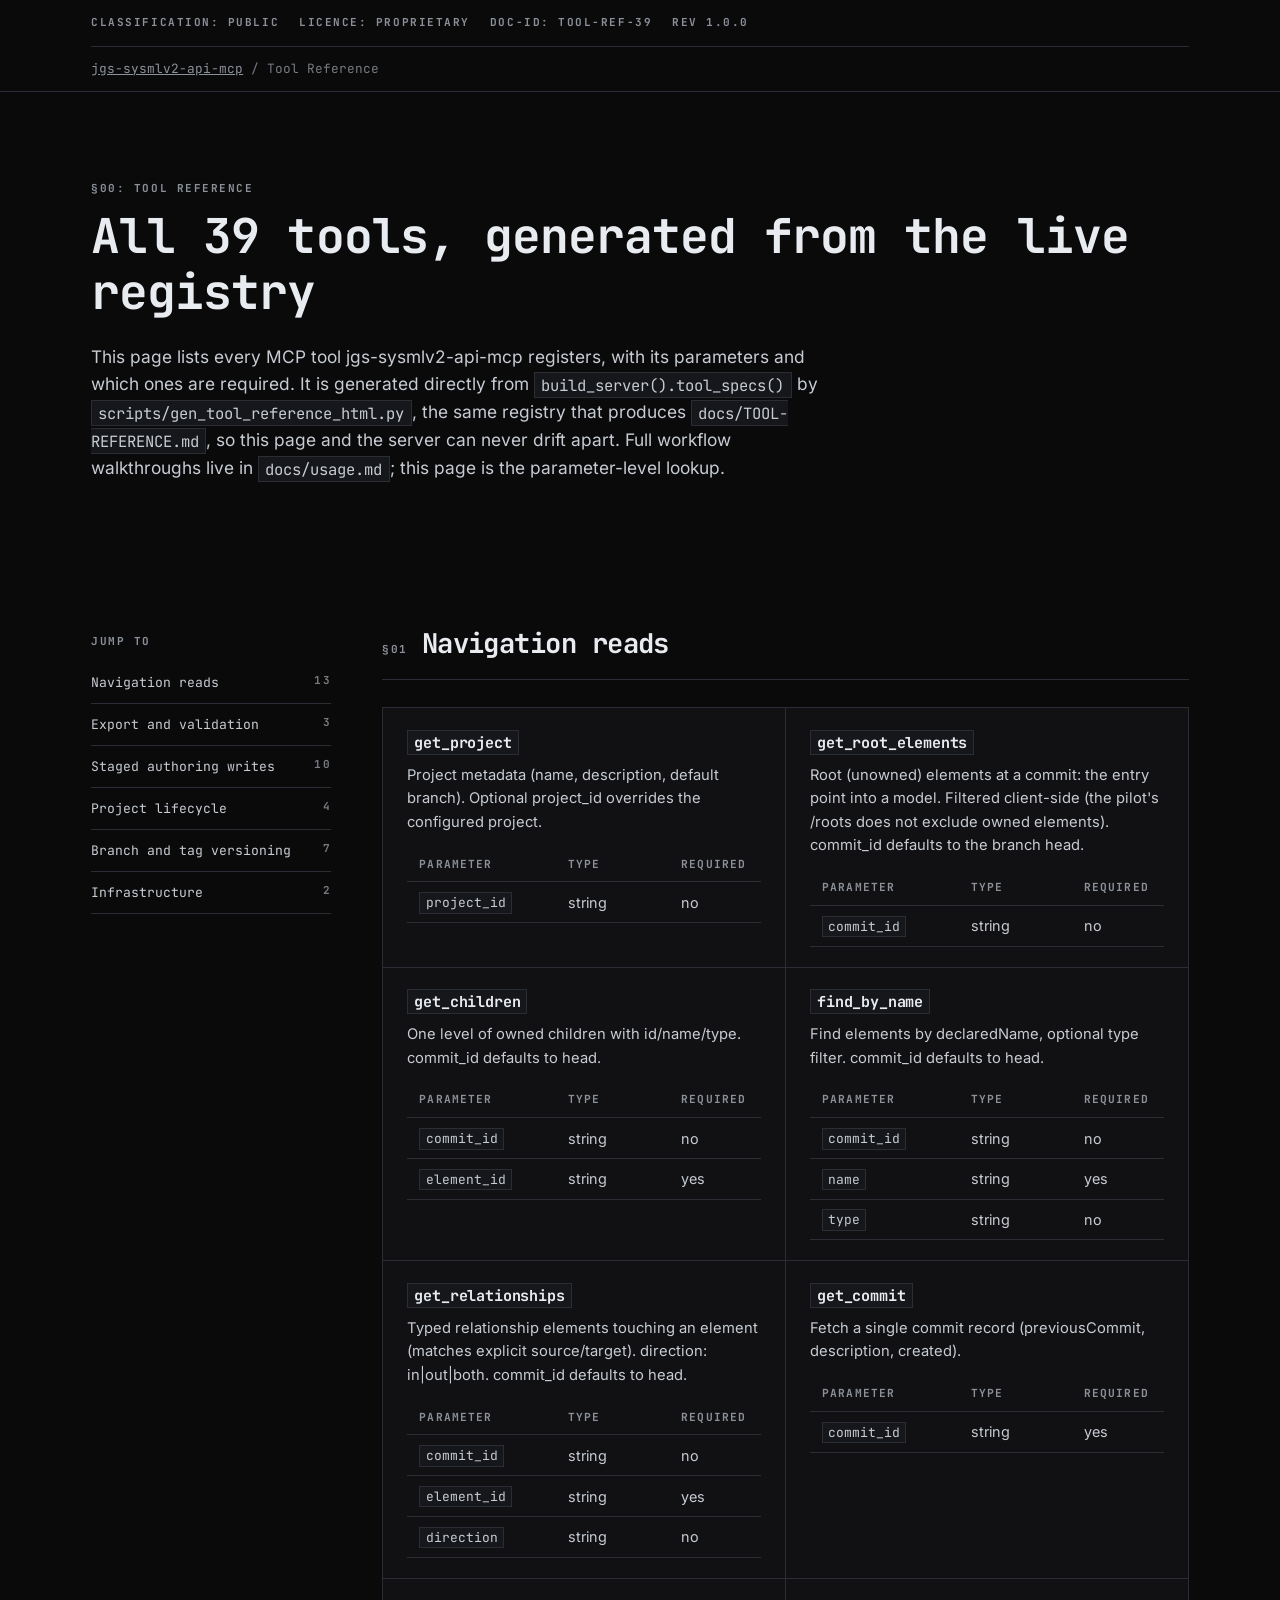
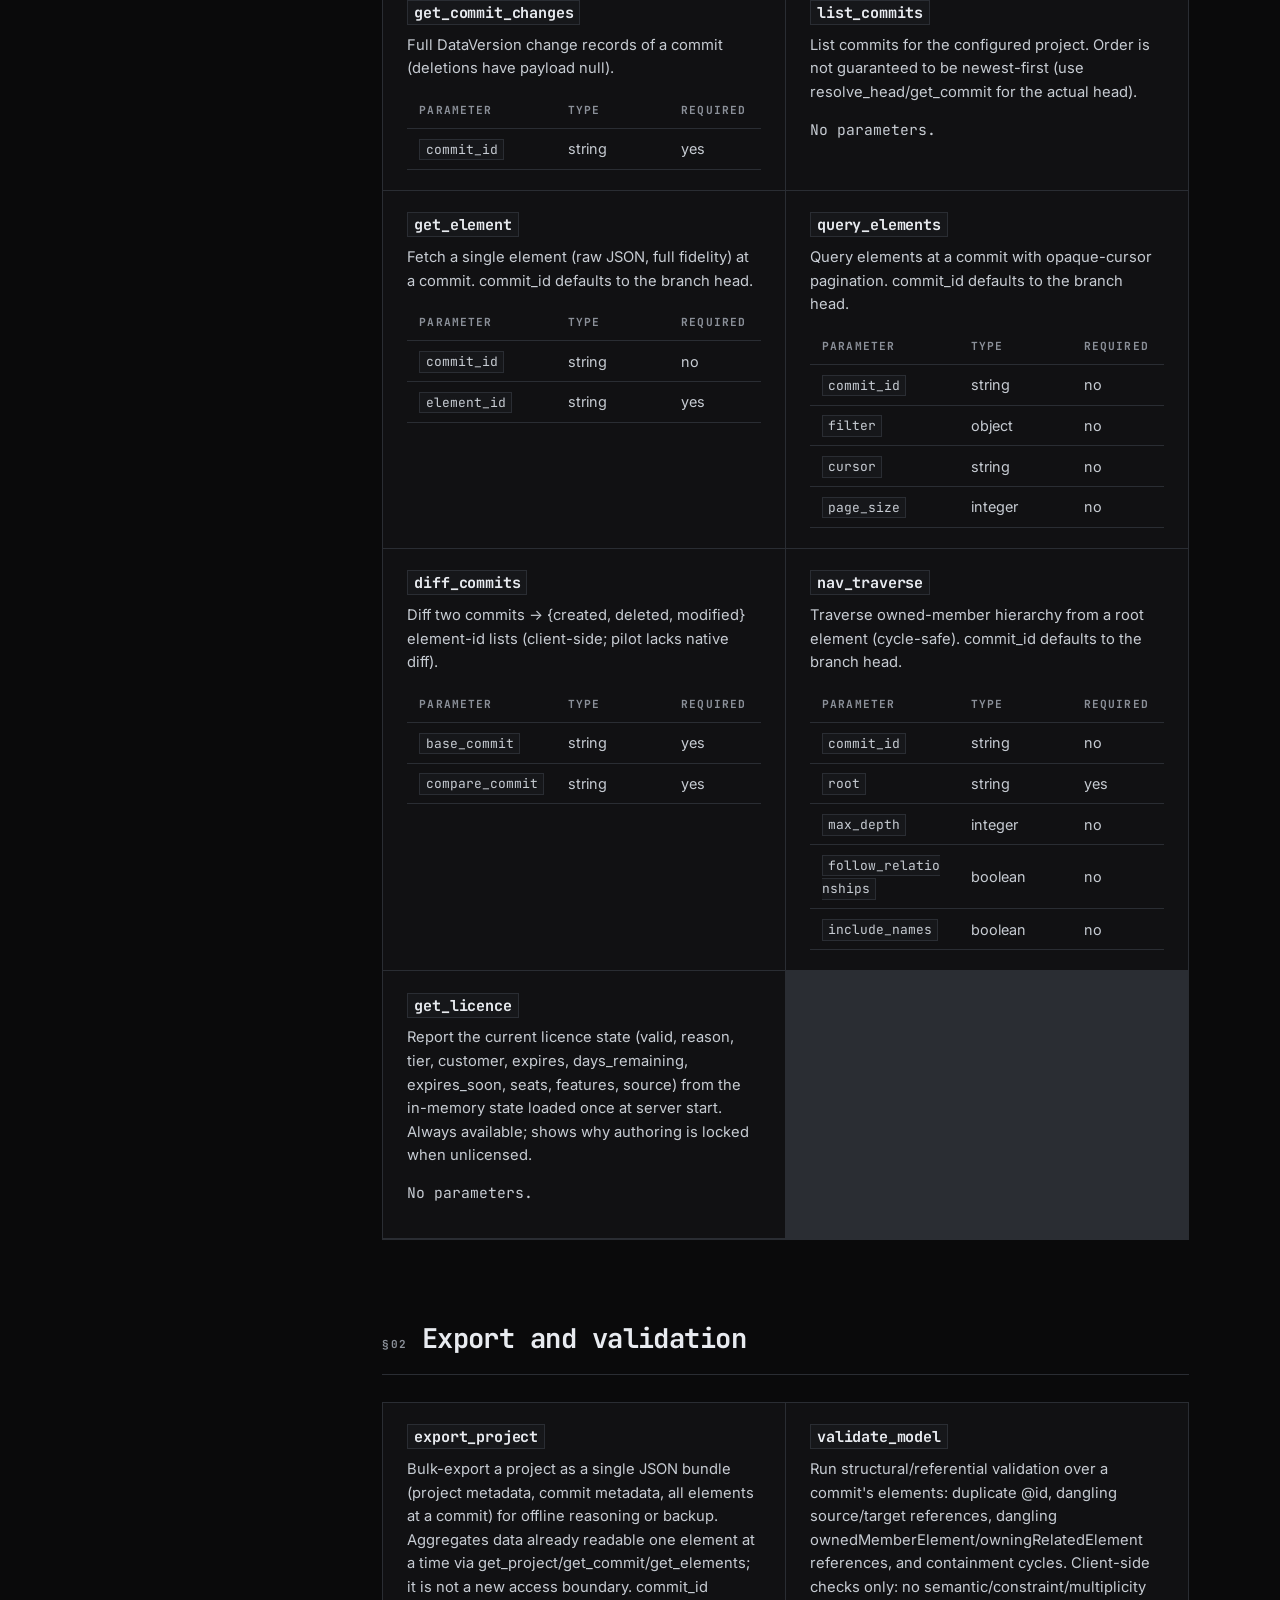
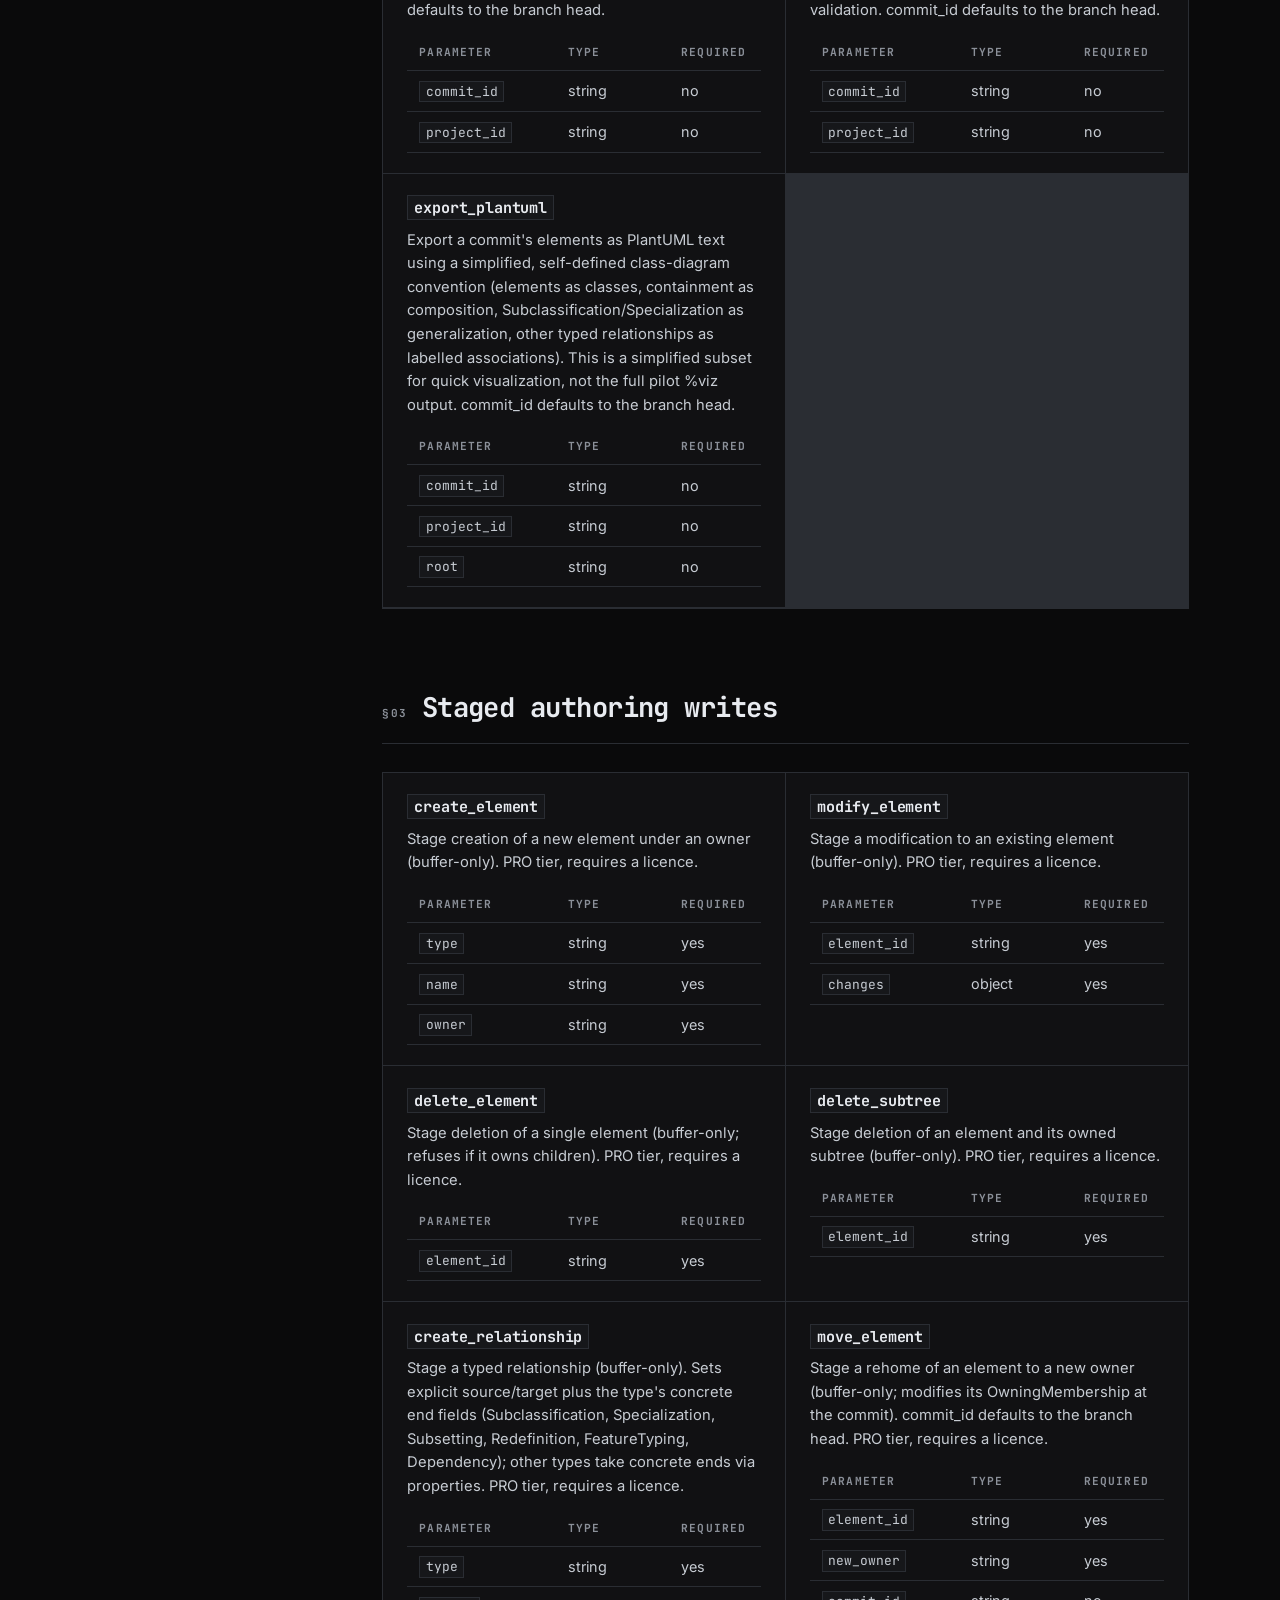
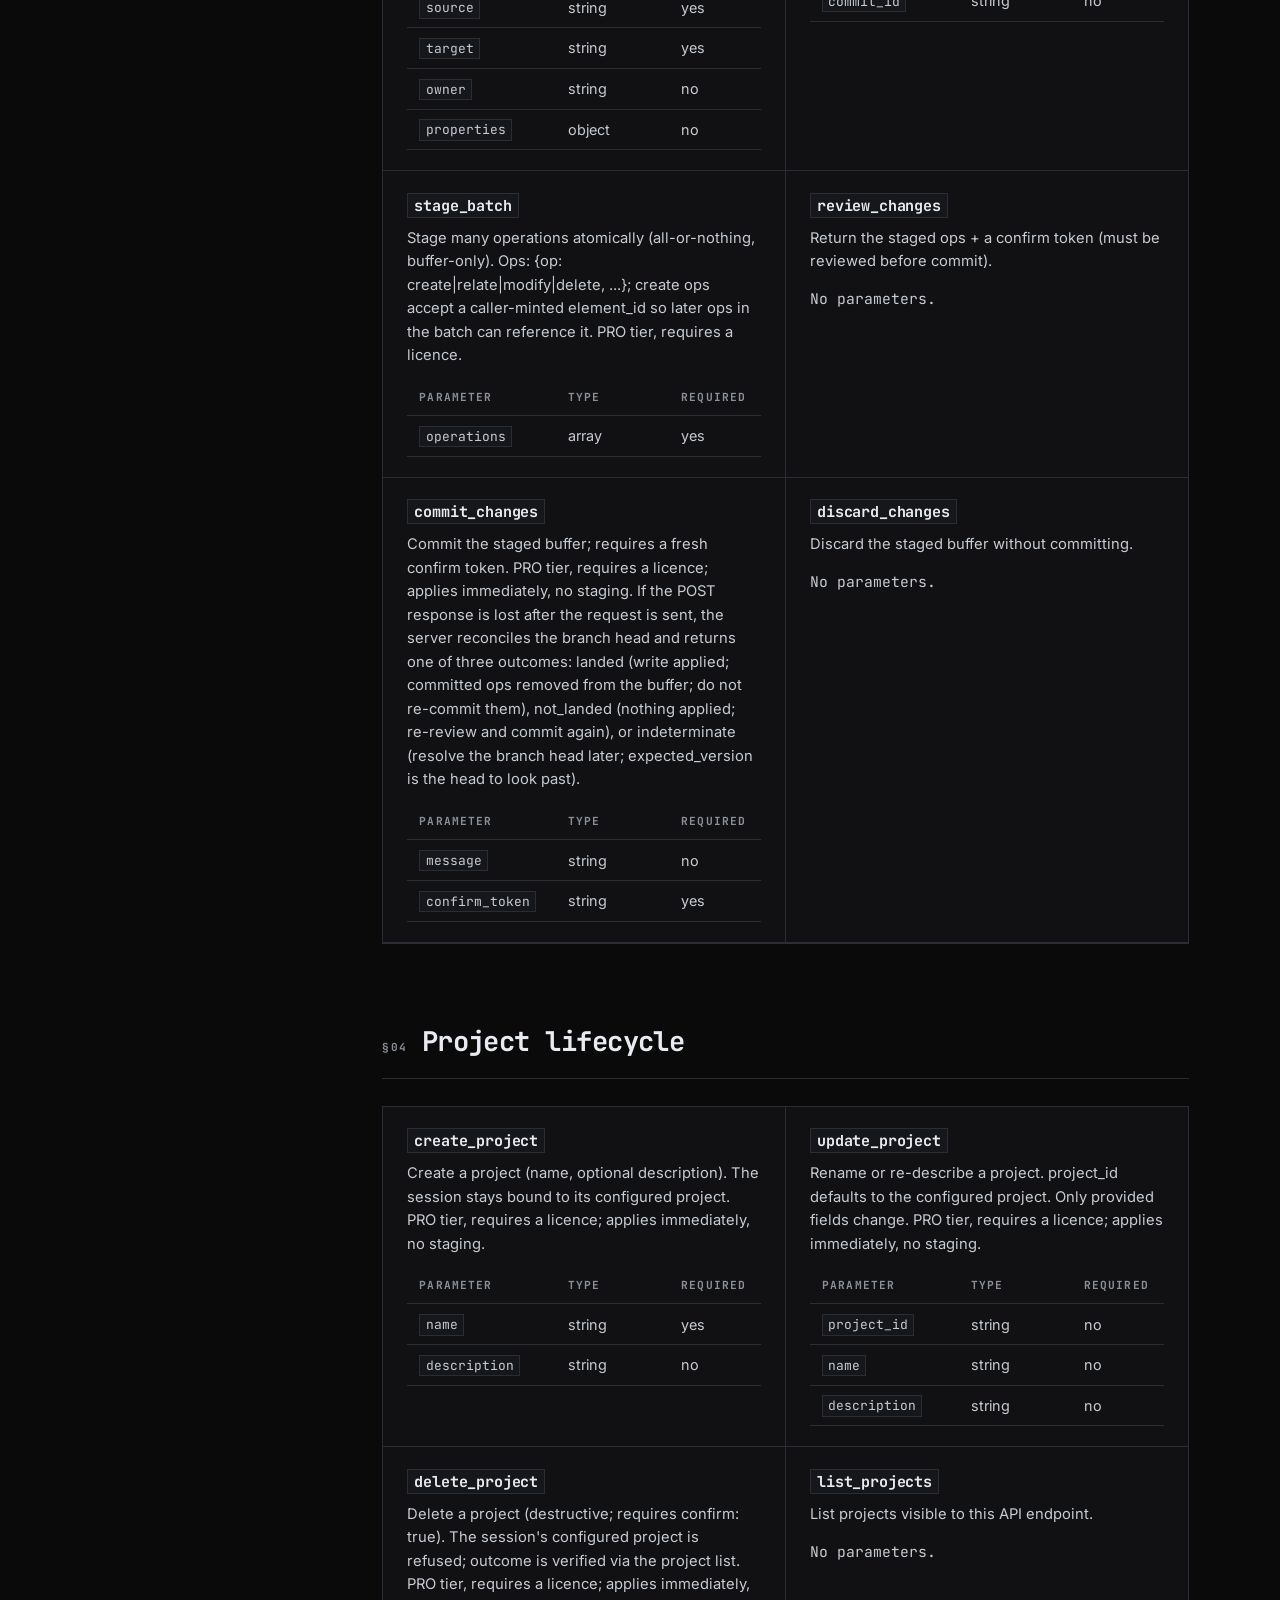
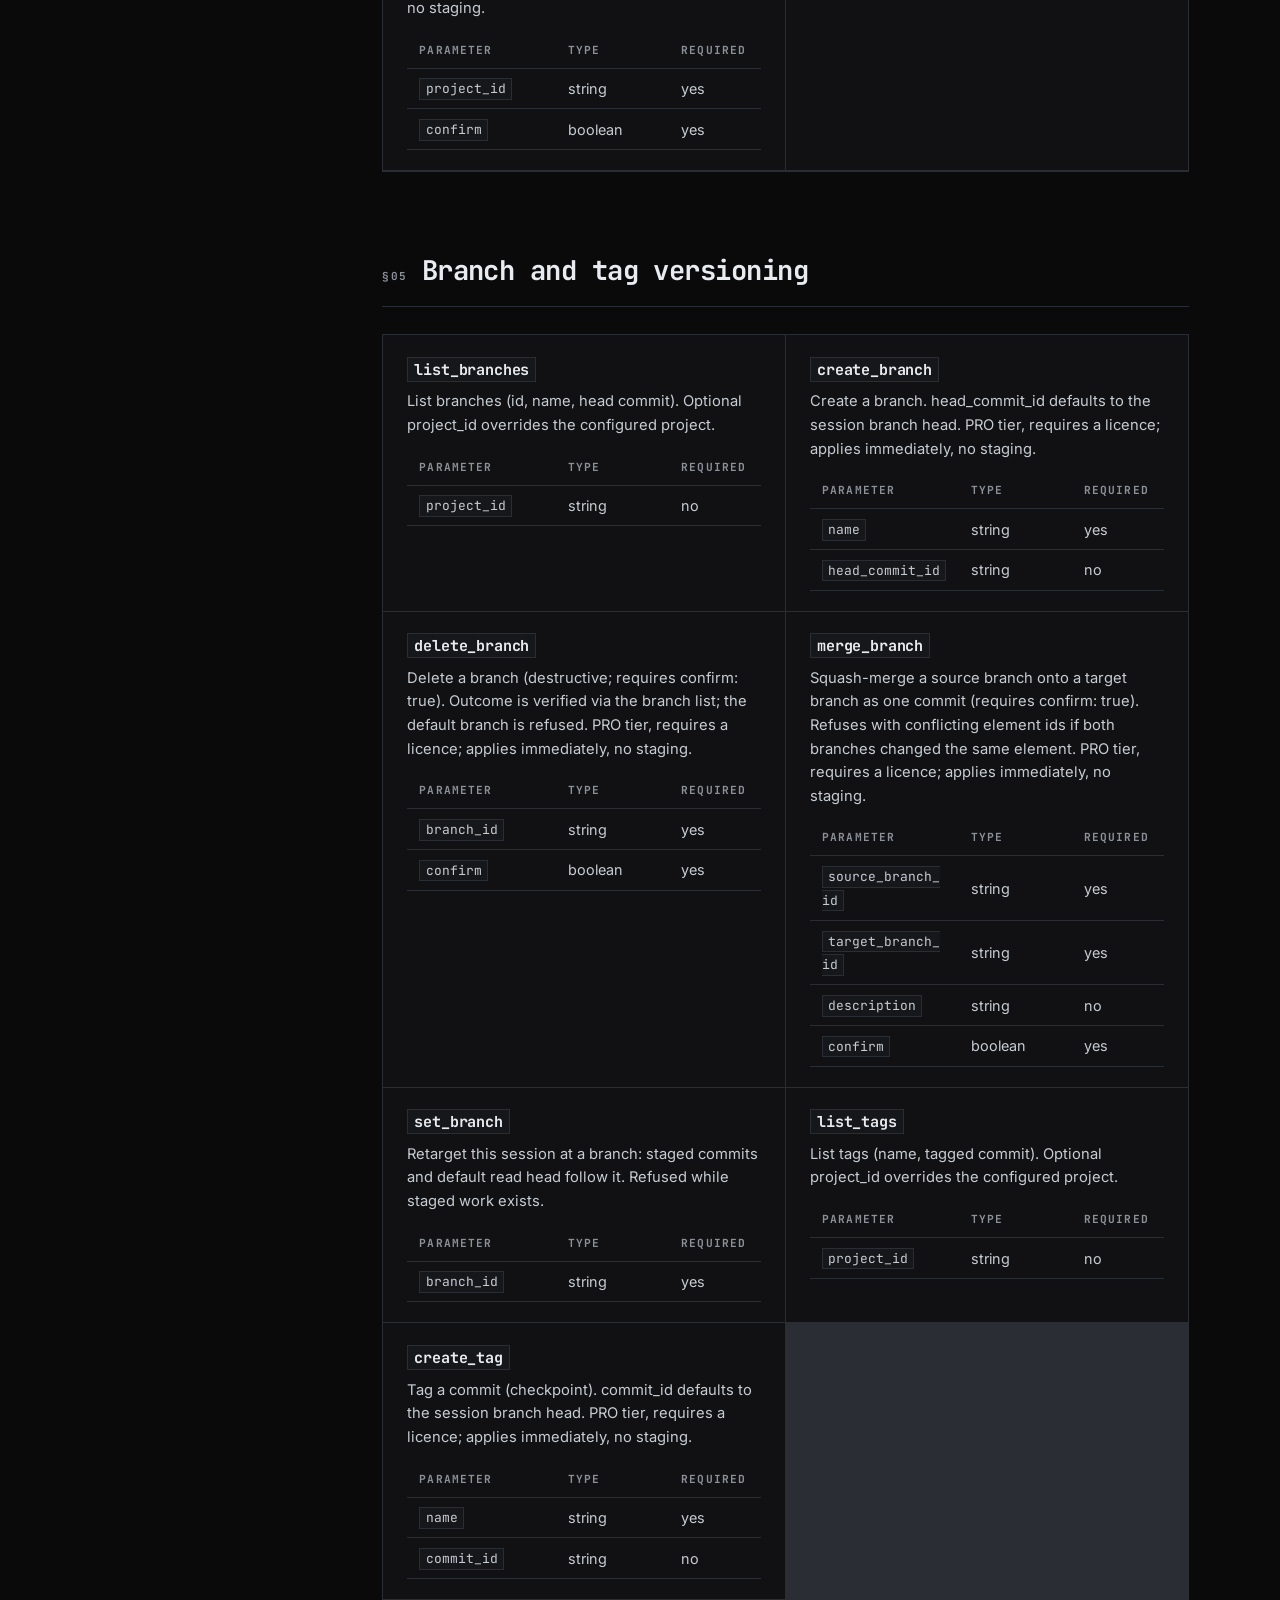
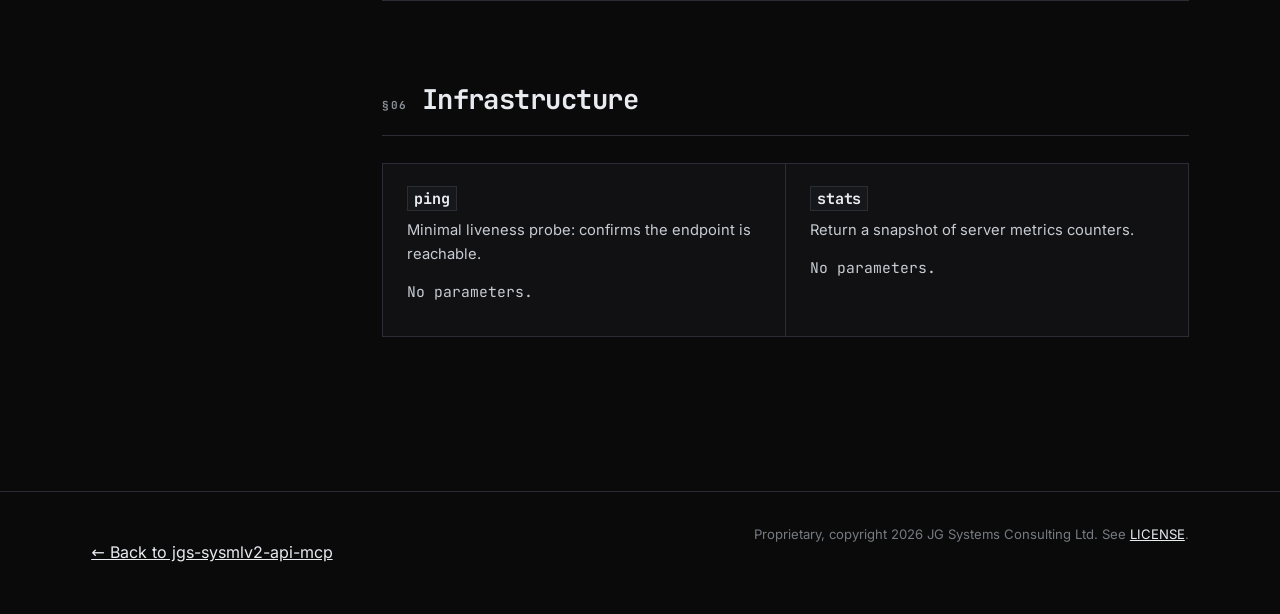
==== commit d886b2b5: "docs: v2.0.0 corrections (CITATION version, tool-reference em dashes, distribution ledger)" ====
--- a/docs/tool-reference.html
+++ b/docs/tool-reference.html
@@ -414,7 +414,7 @@
         <div class="tool-grid">
           <article class="tool-card" id="tool-export_project">
             <h3><code>export_project</code></h3>
-            <p>Bulk-export a project as a single JSON bundle (project metadata, commit metadata, all elements at a commit) for offline reasoning or backup. Aggregates data already readable one element at a time via get_project/get_commit/get_elements — not a new access boundary. commit_id defaults to the branch head.</p>
+            <p>Bulk-export a project as a single JSON bundle (project metadata, commit metadata, all elements at a commit) for offline reasoning or backup. Aggregates data already readable one element at a time via get_project/get_commit/get_elements; it is not a new access boundary. commit_id defaults to the branch head.</p>
             <table class="params">
               <thead><tr><th>Parameter</th><th>Type</th><th>Required</th></tr></thead>
               <tbody>
@@ -425,7 +425,7 @@
           </article>
           <article class="tool-card" id="tool-validate_model">
             <h3><code>validate_model</code></h3>
-            <p>Run structural/referential validation over a commit&#x27;s elements: duplicate @id, dangling source/target references, dangling ownedMemberElement/owningRelatedElement references, and containment cycles. Client-side checks only — no semantic/constraint/multiplicity validation. commit_id defaults to the branch head.</p>
+            <p>Run structural/referential validation over a commit&#x27;s elements: duplicate @id, dangling source/target references, dangling ownedMemberElement/owningRelatedElement references, and containment cycles. Client-side checks only: no semantic/constraint/multiplicity validation. commit_id defaults to the branch head.</p>
             <table class="params">
               <thead><tr><th>Parameter</th><th>Type</th><th>Required</th></tr></thead>
               <tbody>
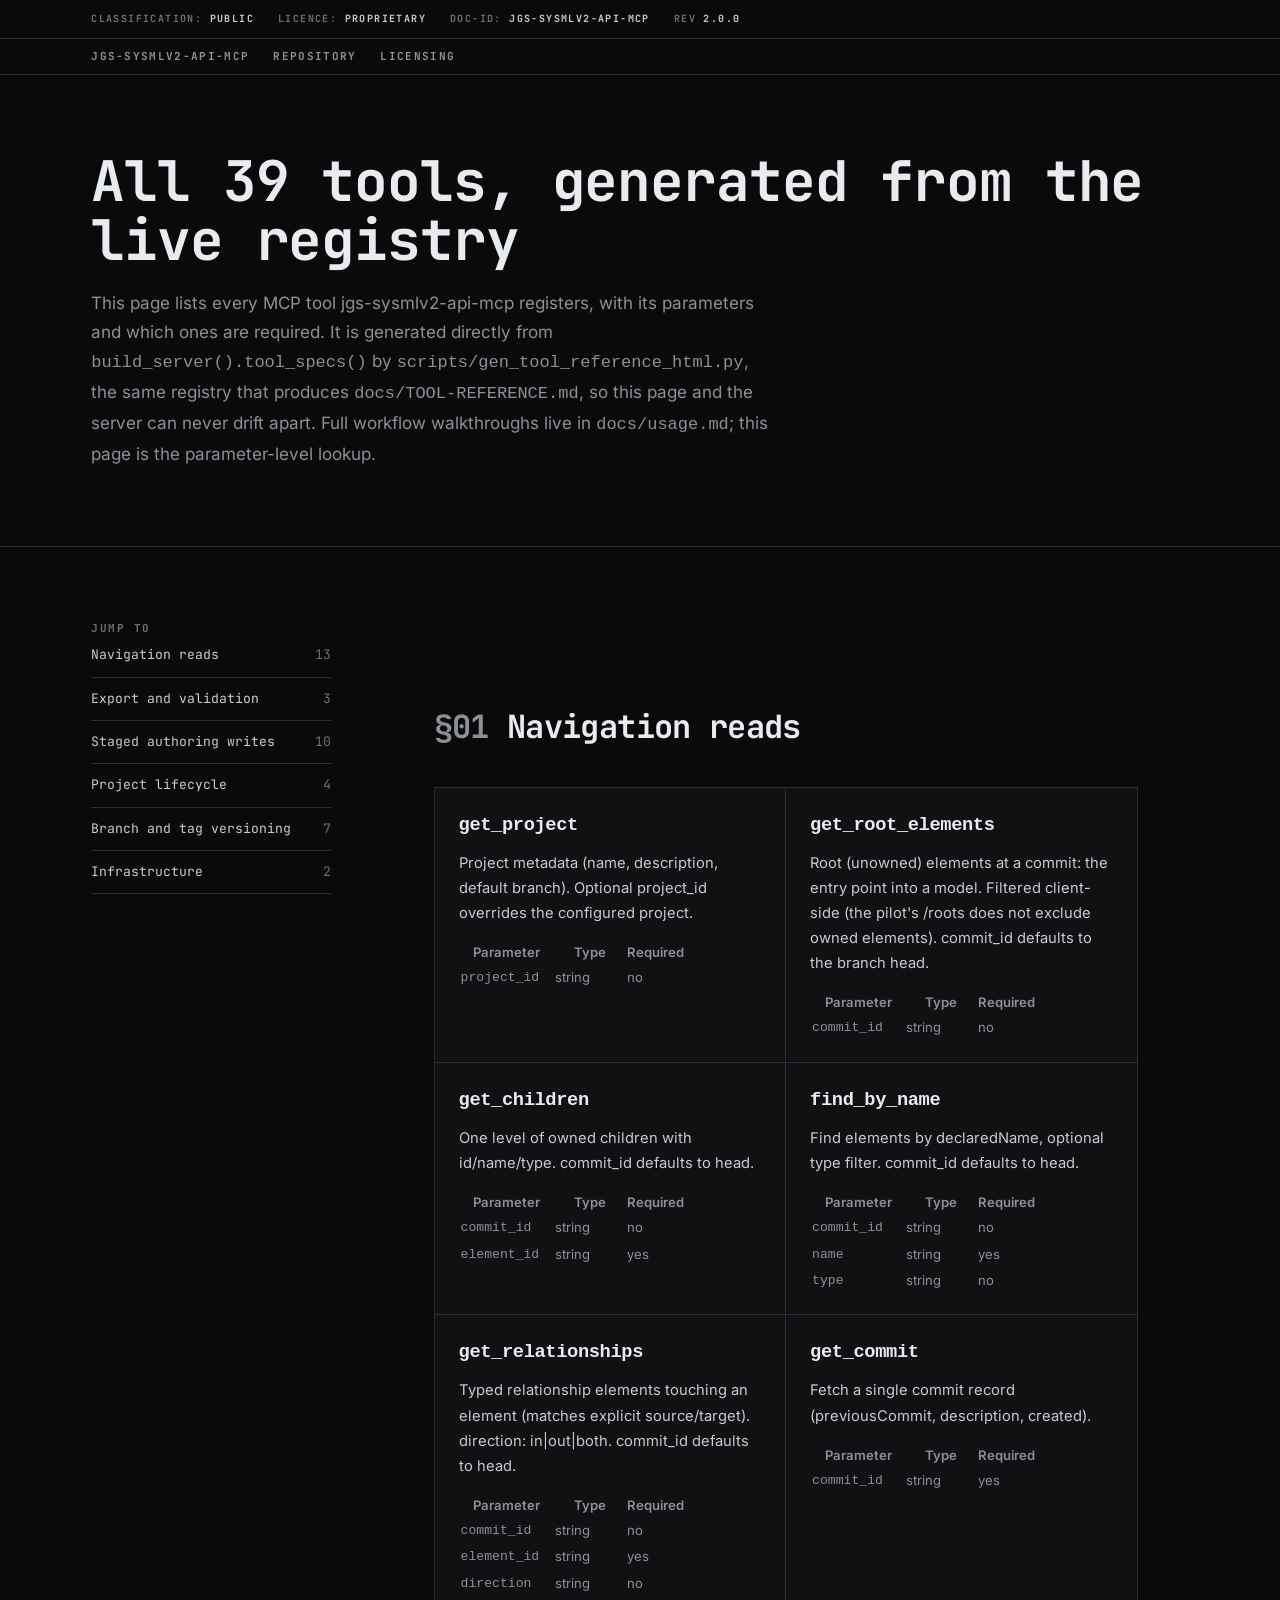
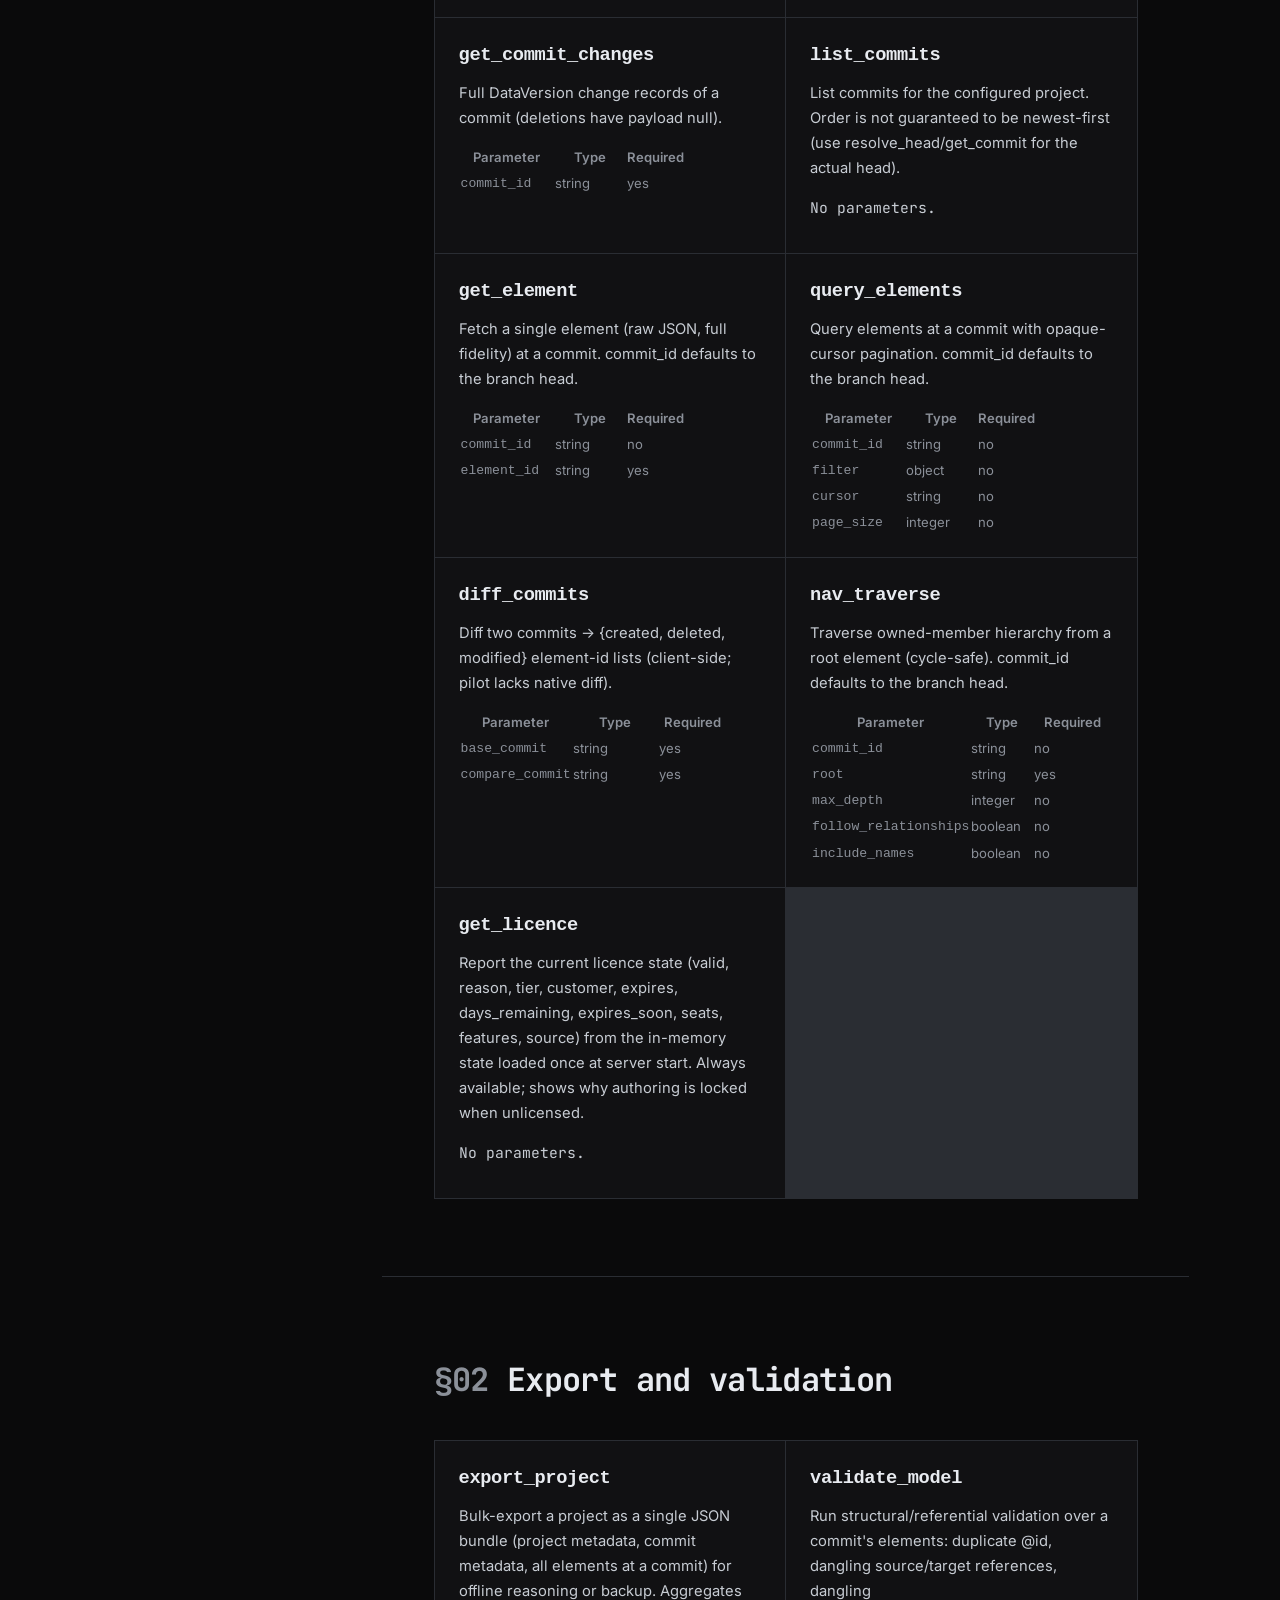
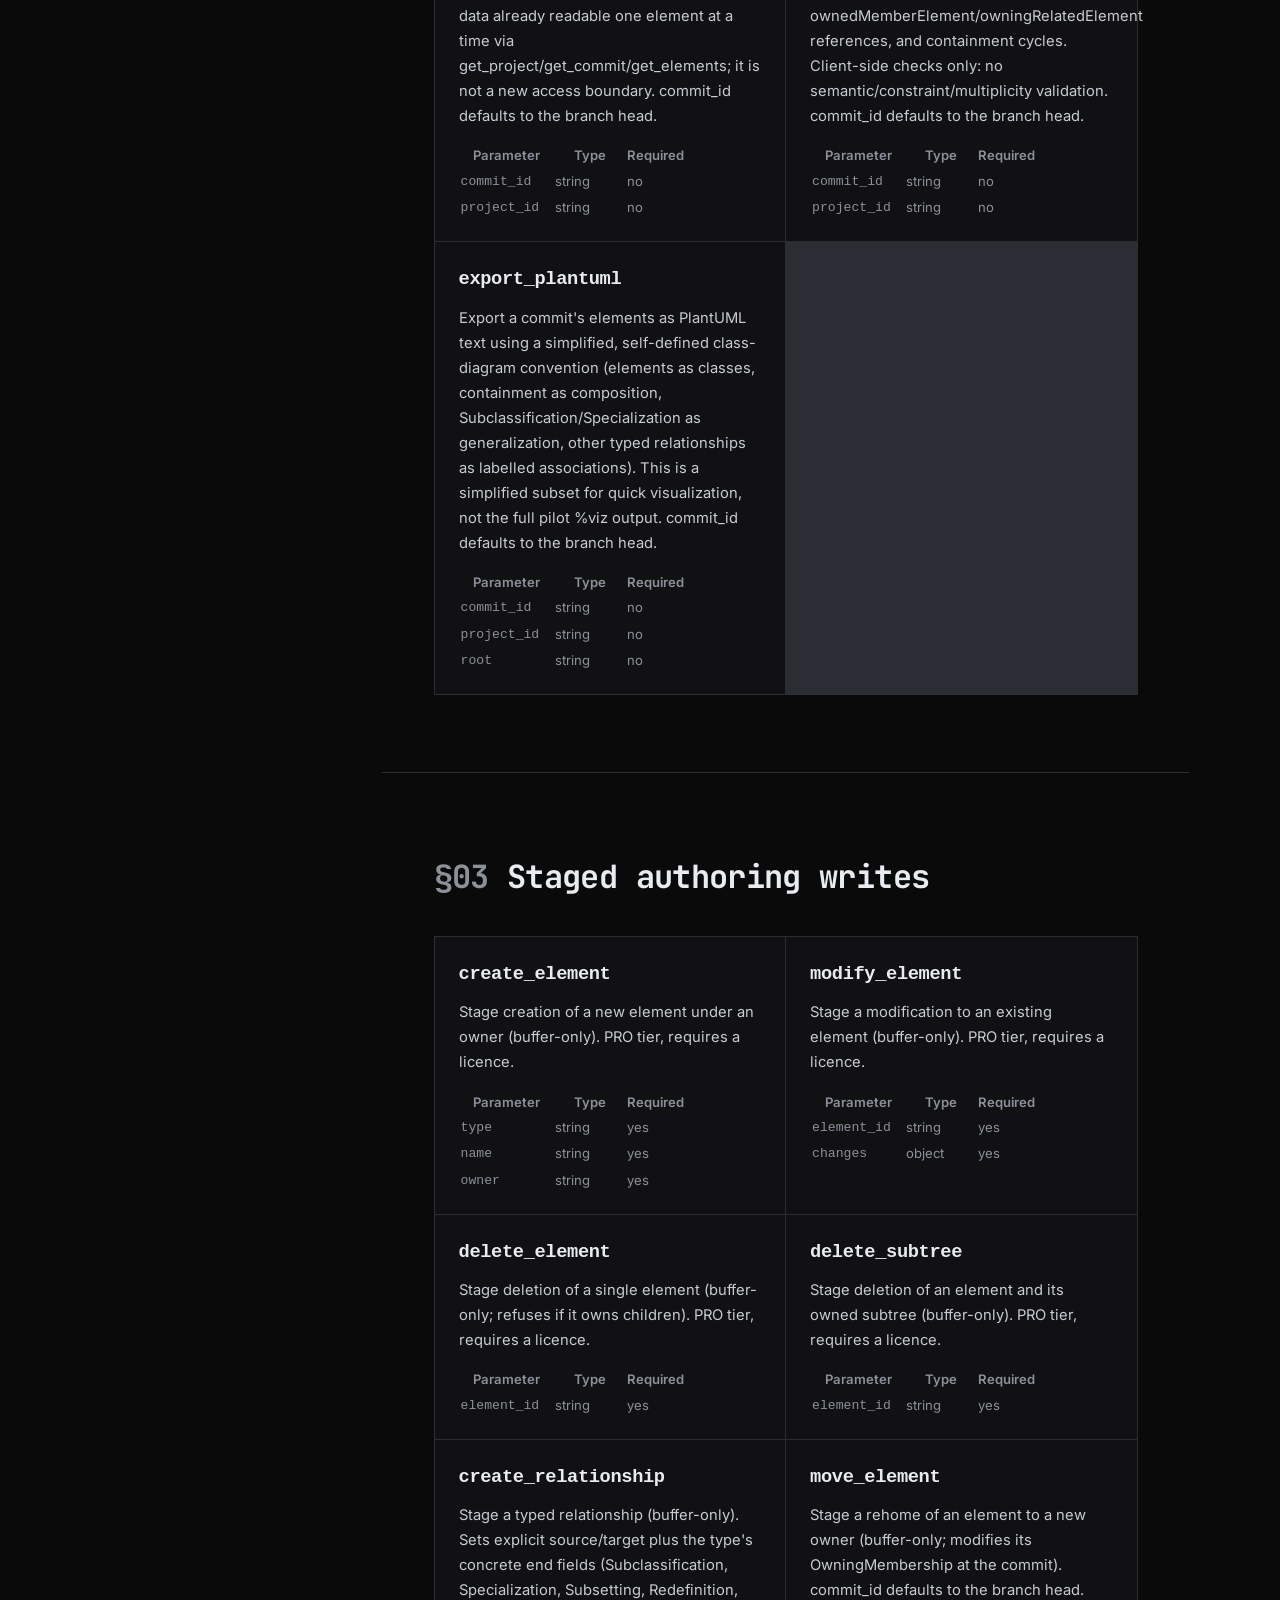
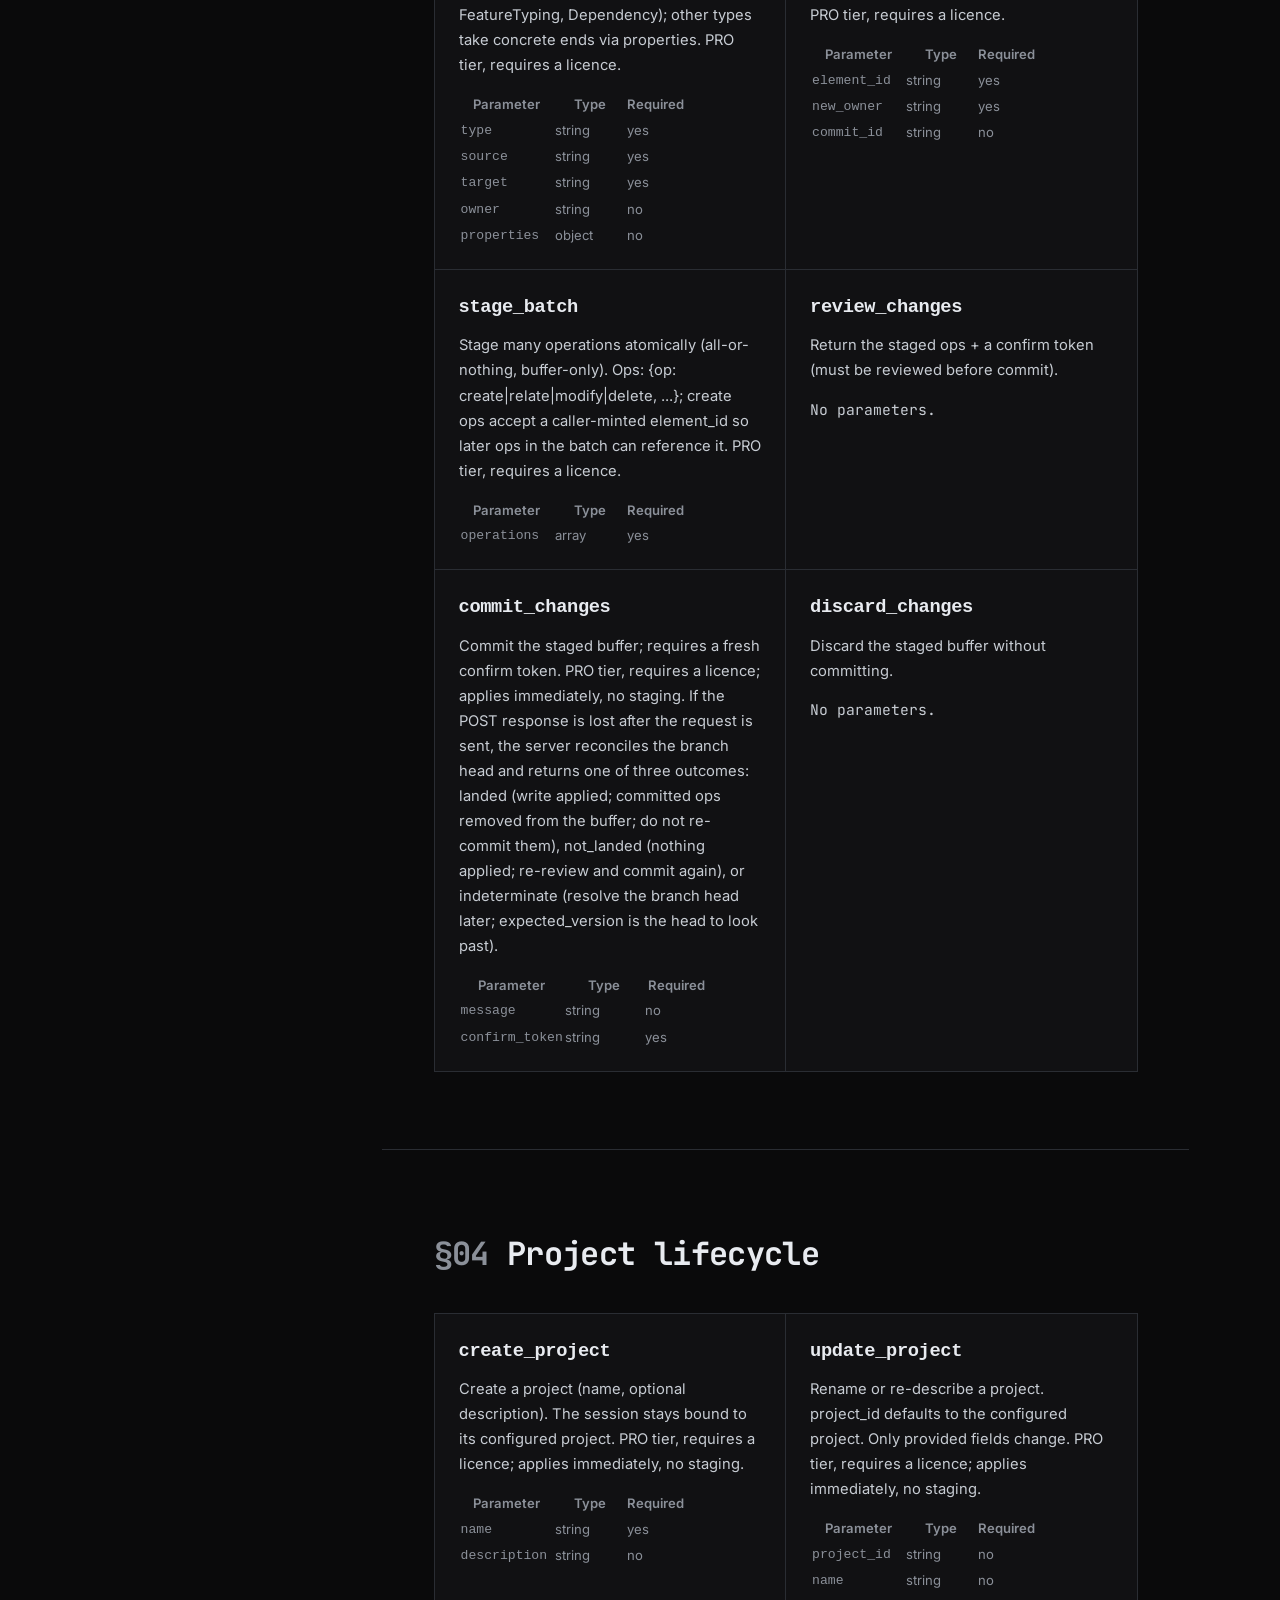
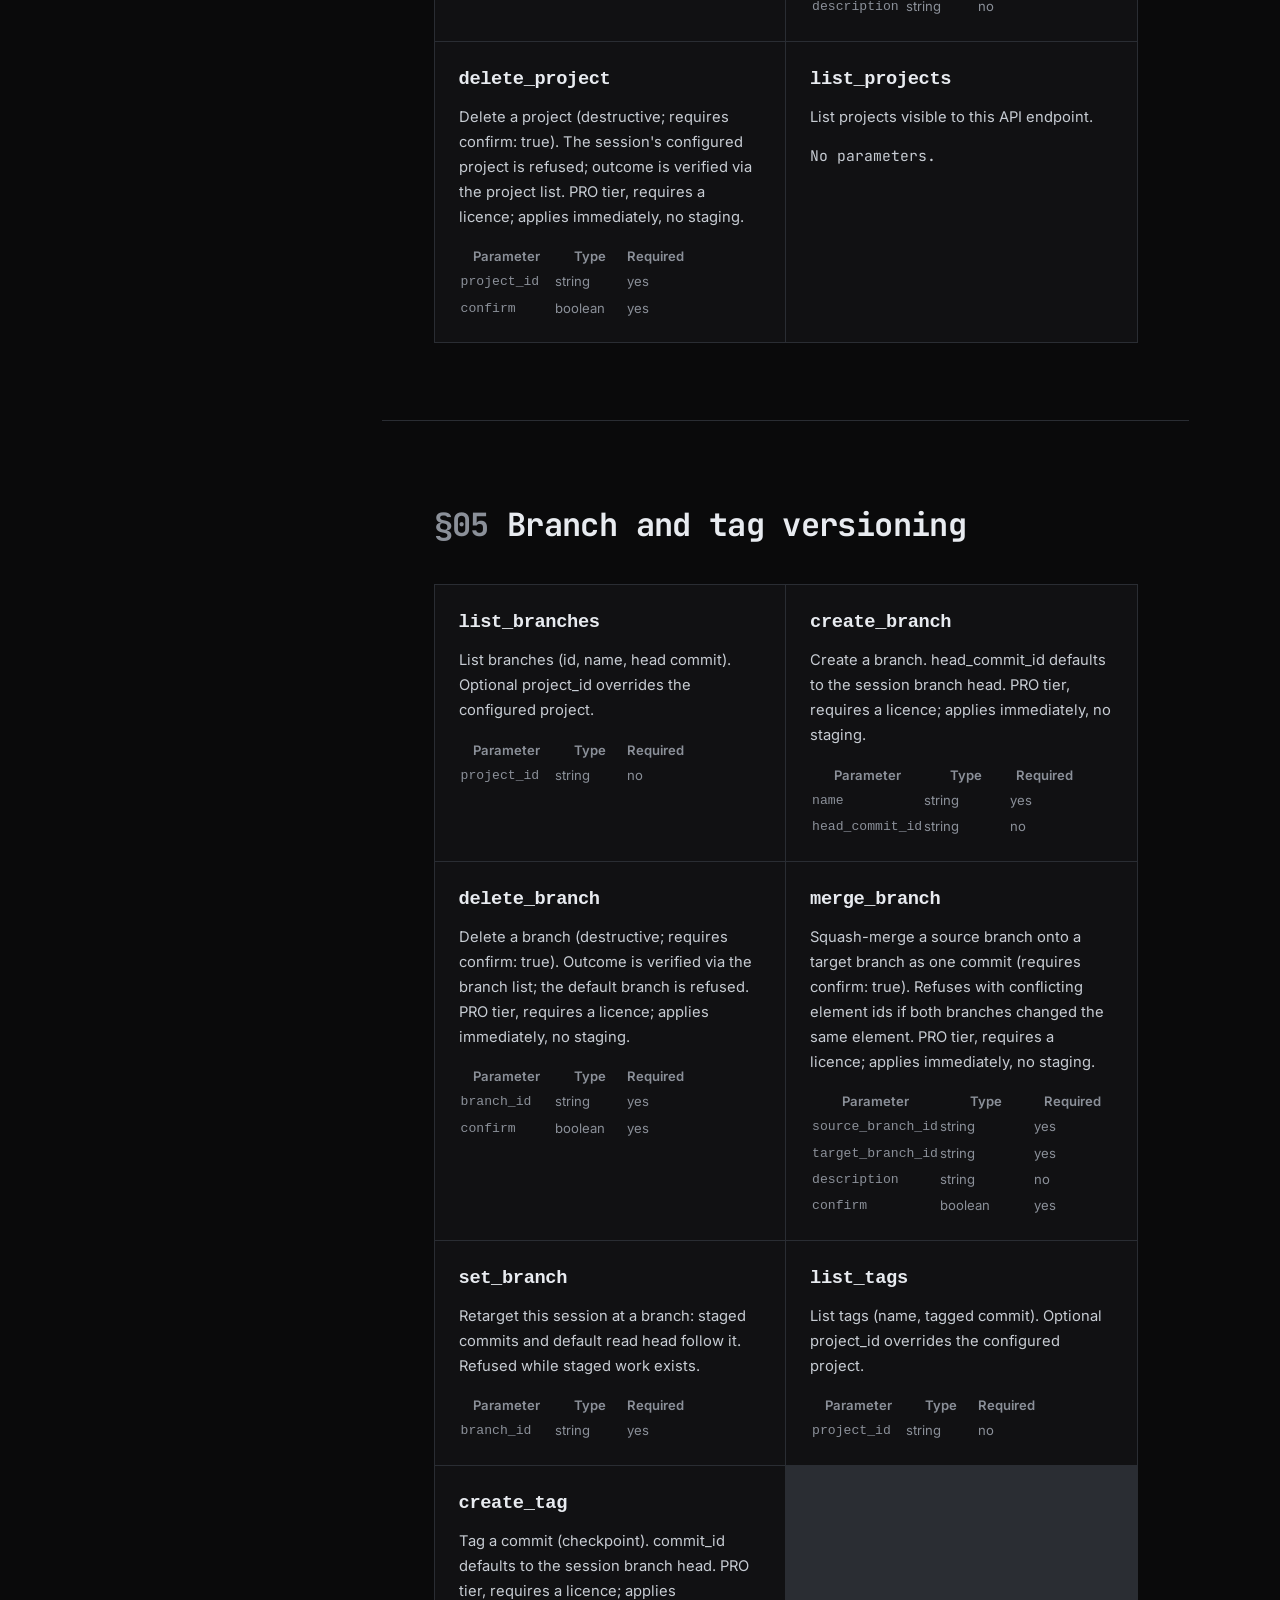
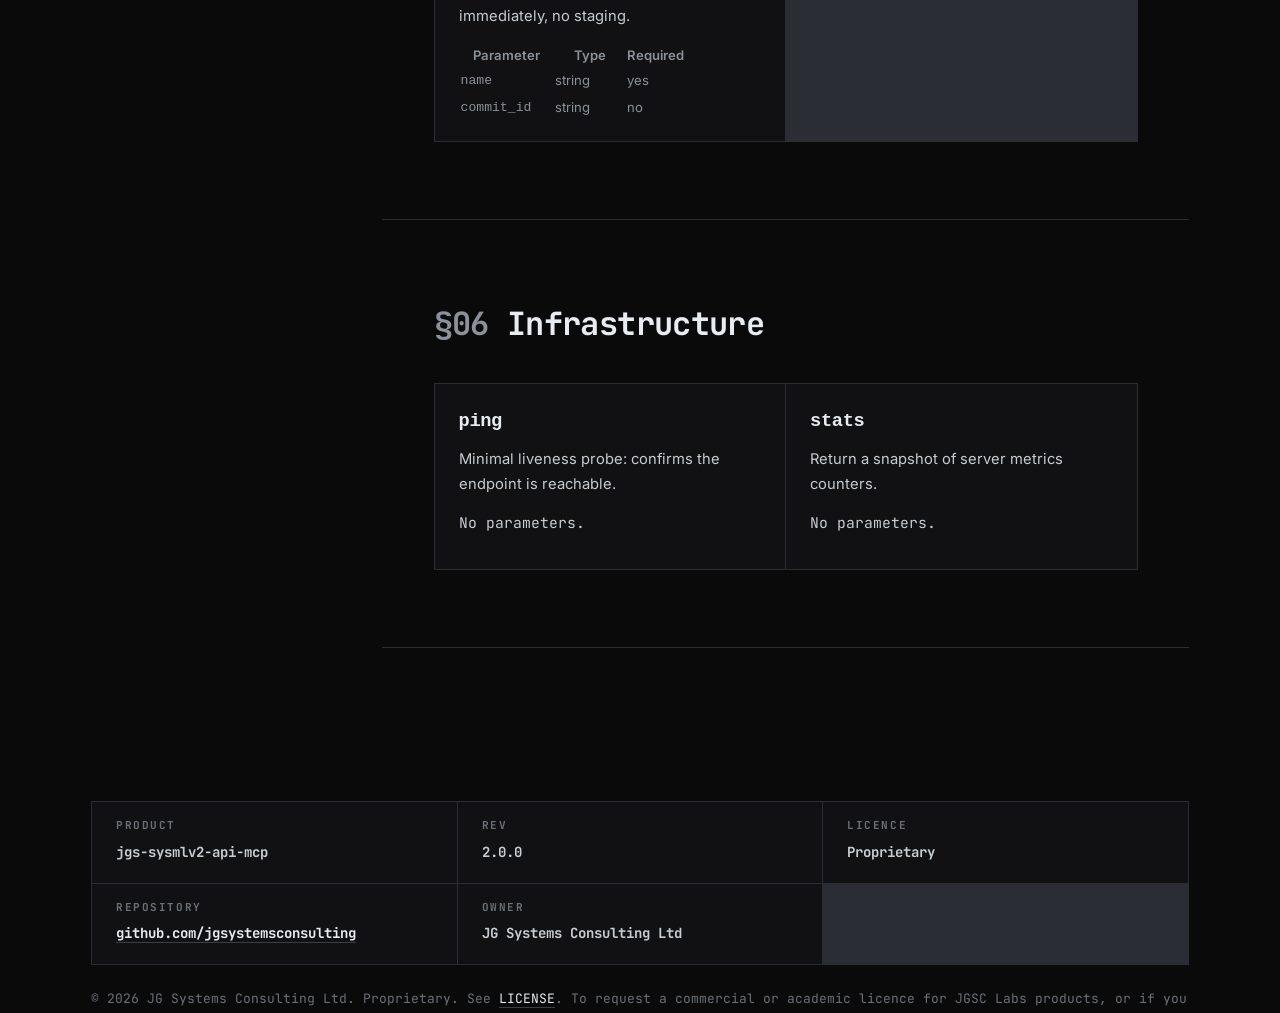
==== commit 61186964: "docs(site): align Pages site to the JGS family standard" ====
--- a/docs/tool-reference.html
+++ b/docs/tool-reference.html
@@ -3,6 +3,9 @@
 <head>
 <meta charset="utf-8">
 <meta name="viewport" content="width=device-width, initial-scale=1">
+<meta name="color-scheme" content="dark">
+<link rel="icon" type="image/svg+xml" href="favicon.svg">
+<link rel="stylesheet" href="site.css">
 <title>Tool Reference: jgs-sysmlv2-api-mcp, all 39 MCP Tools</title>
 <meta name="description" content="Browsable reference for all 39 MCP tools in jgs-sysmlv2-api-mcp: parameters, required fields, and grouping by navigation, authoring, lifecycle, and versioning.">
 <link rel="canonical" href="https://jgsystemsconsulting.github.io/jgs-sysmlv2-api-mcp/tool-reference.html">
@@ -14,193 +17,32 @@
 <meta name="twitter:title" content="Tool Reference: jgs-sysmlv2-api-mcp">
 <meta name="twitter:description" content="Browsable reference for all 39 MCP tools: parameters, required fields, and grouping by navigation, authoring, lifecycle, and versioning.">
 <style>
-/* Shared design tokens/components for docs/index.html and docs/tool-reference.html.
-   Source of truth for both pages' visual system (RR-B-20/24). Theme: "engineering
-   drafting document" per ~/.claude/skills/release-repo-standard/references/design-system.md. */
-@font-face {
-  font-family: 'JetBrains Mono';
-  font-style: normal;
-  font-weight: 400;
-  font-display: swap;
-  src: url('fonts/jetbrains-mono-400.woff2') format('woff2');
-}
-@font-face {
-  font-family: 'JetBrains Mono';
-  font-style: normal;
-  font-weight: 700;
-  font-display: swap;
-  src: url('fonts/jetbrains-mono-700.woff2') format('woff2');
-}
-@font-face {
-  font-family: 'Inter';
-  font-style: normal;
-  font-weight: 400;
-  font-display: swap;
-  src: url('fonts/inter-400.woff2') format('woff2');
-}
-@font-face {
-  font-family: 'Inter';
-  font-style: normal;
-  font-weight: 600;
-  font-display: swap;
-  src: url('fonts/inter-600.woff2') format('woff2');
-}
-
-:root {
-  --ink:   #0a0a0b; --ink-2: #111113; --ink-3: #16171a; --ink-4: #1e2024;
-  --line:  #2a2d33; --line-2: #3a3e46;
-  --mute:  #767b80; --mute-2: #8b9099;
-  --text:  #c7ccd3; --text-hi: #e8ebf0;
-  --paper: #f4f2ec; --paper-ink: #0a0a0b;
-  --accent: #7db8ff;
-  --mono: 'JetBrains Mono', ui-monospace, 'SFMono-Regular', Menlo, Consolas, monospace;
-  --sans: 'Inter', ui-sans-serif, system-ui, sans-serif;
-  --pad-x: clamp(24px, 4vw, 80px);
-  --pad-section: clamp(48px, 6vw, 96px);
-}
-
-* { box-sizing: border-box; }
-html { color-scheme: dark; }
-body {
-  margin: 0;
-  background: var(--ink);
-  color: var(--text);
-  font-family: var(--sans);
-  font-size: 1rem;
-  line-height: 1.6;
-  -webkit-font-smoothing: antialiased;
-}
-.wrap { max-width: 1200px; margin: 0 auto; padding-left: var(--pad-x); padding-right: var(--pad-x); }
-
+/* Tool-reference-only rules: what docs/tool-reference.html needs beyond the
+   family docs/site.css. Inlined as __CSS__ by scripts/gen_tool_reference_html.py. */
 .skip-link {
   position: absolute; left: -9999px; top: 0; z-index: 100;
   background: var(--paper); color: var(--paper-ink);
   padding: 12px 20px; font-family: var(--mono); font-weight: 700;
 }
 .skip-link:focus { left: var(--pad-x); top: 12px; }
-
-a { color: var(--text-hi); }
-a:hover { color: var(--accent); }
-:focus-visible { outline: 2px solid var(--accent); outline-offset: 2px; }
-
-code {
-  font-family: var(--mono);
-  font-size: 0.9em;
-  background: var(--ink-3);
-  border: 1px solid var(--line);
-  padding: 0.1em 0.4em;
+section { scroll-margin-top: 20px; }
+
+.layout {
+  display: grid; grid-template-columns: 240px minmax(0, 1fr);
+  gap: var(--pad-x); align-items: start;
+  padding-top: var(--pad-section); padding-bottom: var(--pad-section);
 }
-pre {
-  font-family: var(--mono);
-  background: var(--ink-2);
-  border: 1px solid var(--line);
-  padding: 20px;
-  overflow-x: auto;
-  font-size: 0.85rem;
-  line-height: 1.55;
-}
-pre code { background: none; border: none; padding: 0; }
-
-h1, h2, h3 {
-  font-family: var(--mono);
-  font-weight: 700;
-  letter-spacing: -0.02em;
-  color: var(--text-hi);
-  margin: 0 0 0.5em;
-}
-h1 { font-size: clamp(1.9rem, 4vw, 3rem); line-height: 1.15; }
-h2 { font-size: clamp(1.3rem, 2.4vw, 1.7rem); }
-h3 { font-size: 1.05rem; letter-spacing: -0.01em; }
-
-.eyebrow, .toc-label, .nav-count, .masthead-row span, .sec-num {
-  font-family: var(--mono);
-  text-transform: uppercase;
-  letter-spacing: 0.14em;
-  font-size: 0.6875rem;
-  font-weight: 700;
-  color: var(--mute-2);
-}
-
-/* masthead */
-.masthead { border-bottom: 1px solid var(--line); }
-.masthead-row {
-  display: flex; flex-wrap: wrap; gap: 20px;
-  padding: 14px 0;
-  border-bottom: 1px solid var(--line);
-}
-.crumbs {
-  padding: 12px 0;
-  font-family: var(--mono);
-  font-size: 0.8rem;
-  color: var(--mute);
-}
-.crumbs a { color: var(--mute-2); }
-
-/* intro / hero */
-.intro { padding: var(--pad-section) 0 calc(var(--pad-section) * 0.6); border-bottom: 1px solid var(--line); }
-.lede { max-width: 68ch; color: var(--text); font-size: 1.08rem; }
-
-/* buttons */
-.btn {
-  display: inline-flex; align-items: center; gap: 0.5em;
-  font-family: var(--mono); font-weight: 700; text-decoration: none;
-  padding: 0.85em 1.4em; border: 1px solid var(--line-2);
-  font-size: 0.85rem; letter-spacing: 0.02em;
-}
-.btn-primary { background: var(--paper); color: var(--paper-ink); border-color: var(--paper); }
-.btn-primary:hover { background: var(--text-hi); color: var(--paper-ink); }
-.btn-ghost { background: transparent; color: var(--text-hi); }
-.btn-ghost:hover { border-color: var(--accent); color: var(--accent); }
-.btn-row { display: flex; flex-wrap: wrap; gap: 12px; margin-top: 1.6em; }
-
-/* hairline section framing */
-section { border-bottom: 1px solid var(--line); }
-section:last-of-type { border-bottom: none; }
-.section-inner { padding-top: var(--pad-section); padding-bottom: var(--pad-section); }
-
-/* grid-of-cells */
-.cell-grid {
-  display: grid; gap: 1px; background: var(--line);
-  border: 1px solid var(--line);
-}
-.cell {
-  background: var(--ink-2);
-  padding: clamp(20px, 3vw, 32px);
-}
-.cell h3 { margin-bottom: 0.4em; }
-.cell p { color: var(--text); margin: 0; }
-.cell .num {
-  font-family: var(--mono); font-size: 2.6rem; font-weight: 700;
-  color: var(--line-2); line-height: 1; margin-bottom: 0.3em;
-}
-
-.cols-2 { grid-template-columns: repeat(2, minmax(0, 1fr)); }
-.cols-3 { grid-template-columns: repeat(3, minmax(0, 1fr)); }
-.cols-5 { grid-template-columns: repeat(5, minmax(0, 1fr)); }
-
-table { border-collapse: collapse; width: 100%; }
-th, td {
-  text-align: left; padding: 8px 12px;
-  border-bottom: 1px solid var(--line);
-  font-size: 0.9rem;
-}
-th { font-family: var(--mono); text-transform: uppercase; font-size: 0.7rem; letter-spacing: 0.1em; color: var(--mute-2); }
-
-/* tool-reference specific */
-.layout { display: grid; grid-template-columns: 240px minmax(0, 1fr); gap: var(--pad-x); align-items: start; padding-top: var(--pad-section); padding-bottom: var(--pad-section); }
 .toc { position: sticky; top: 24px; }
 .toc ul { list-style: none; margin: 0; padding: 0; }
 .toc li { border-bottom: 1px solid var(--line); }
 .toc a {
   display: flex; justify-content: space-between; gap: 8px;
-  padding: 10px 0; text-decoration: none; color: var(--text);
-  font-family: var(--mono); font-size: 0.82rem;
+  padding: 10px 0; border-bottom: 0; text-decoration: none;
+  color: var(--text); font-family: var(--mono); font-size: 0.82rem;
 }
-.toc a:hover { color: var(--accent); }
+.toc a:hover { color: var(--text-hi); }
 .nav-count { color: var(--mute); }
 
-.tool-group { margin-bottom: var(--pad-section); scroll-margin-top: 20px; }
-.tool-group h2 { display: flex; align-items: baseline; gap: 0.5em; border-bottom: 1px solid var(--line); padding-bottom: 0.5em; margin-bottom: 1em; }
 .sec-num { color: var(--mute-2); }
 .tool-grid { display: grid; grid-template-columns: repeat(2, minmax(0, 1fr)); gap: 1px; background: var(--line); border: 1px solid var(--line); }
 .tool-card { background: var(--ink-2); padding: 20px 24px; scroll-margin-top: 20px; min-width: 0; }
@@ -212,54 +54,43 @@
 table.params td:nth-child(3), table.params th:nth-child(3) { width: 26%; white-space: nowrap; }
 .no-params { color: var(--mute); font-family: var(--mono); font-size: 0.8rem; margin: 0; }
 
-.site-footer { border-top: 1px solid var(--line); border-bottom: none; }
-.site-footer .wrap { padding-top: 32px; padding-bottom: 32px; display: flex; flex-wrap: wrap; justify-content: space-between; gap: 12px; }
-.fine { color: var(--mute); font-size: 0.82rem; margin: 0; }
-
 @media (max-width: 860px) {
-  .cols-2, .cols-3, .cols-5, .tool-grid { grid-template-columns: minmax(0, 1fr); }
+  .tool-grid { grid-template-columns: minmax(0, 1fr); }
   .layout { grid-template-columns: minmax(0, 1fr); }
   .toc { position: static; }
-  .btn-row { flex-direction: column; align-items: stretch; }
-}
-
-@media (prefers-reduced-motion: reduce) {
-  * { animation: none !important; transition: none !important; scroll-behavior: auto !important; }
 }
 
 </style>
 </head>
 <body>
 <a class="skip-link" href="#main">Skip to content</a>
-<header class="masthead">
-  <div class="wrap">
-    <div class="masthead-row">
-      <span>CLASSIFICATION: PUBLIC</span>
-      <span>LICENCE: PROPRIETARY</span>
-      <span>DOC-ID: TOOL-REF-39</span>
-      <span>REV 1.0.0</span>
-    </div>
-    <nav class="crumbs" aria-label="Breadcrumb">
-      <a href="index.html">jgs-sysmlv2-api-mcp</a> <span aria-hidden="true">/</span> Tool Reference
-    </nav>
-  </div>
-</header>
+
+<header class="masthead"><div class="wrap">
+  <span>CLASSIFICATION: <b>PUBLIC</b></span>
+  <span>LICENCE: <b>Proprietary</b></span>
+  <span>DOC-ID: <b>JGS-SYSMLV2-API-MCP</b></span>
+  <span>REV <b>2.0.0</b></span>
+</div></header>
+
+<nav class="site" aria-label="Site"><div class="wrap">
+  <a href="index.html">jgs-sysmlv2-api-mcp</a>
+  <a href="https://github.com/jgsystemsconsulting/jgs-sysmlv2-api-mcp">Repository</a>
+  <a href="https://labs.jgsystemsconsulting.com/licensing.html">Licensing</a>
+</div></nav>
+
 <main id="main">
-  <section class="intro">
-    <div class="wrap">
-      <p class="eyebrow">&sect;00: TOOL REFERENCE</p>
-      <h1>All 39 tools, generated from the live registry</h1>
-      <p class="lede">This page lists every MCP tool jgs-sysmlv2-api-mcp registers, with its
-      parameters and which ones are required. It is generated directly from
-      <code>build_server().tool_specs()</code> by <code>scripts/gen_tool_reference_html.py</code>,
-      the same registry that produces <code>docs/TOOL-REFERENCE.md</code>, so this page and the
-      server can never drift apart. Full workflow walkthroughs live in
-      <code>docs/usage.md</code>; this page is the parameter-level lookup.</p>
-    </div>
-  </section>
+  <div class="hero"><div class="wrap">
+    <h1>All 39 tools, generated from the live registry</h1>
+    <p class="sub">This page lists every MCP tool jgs-sysmlv2-api-mcp registers, with its
+    parameters and which ones are required. It is generated directly from
+    <code>build_server().tool_specs()</code> by <code>scripts/gen_tool_reference_html.py</code>,
+    the same registry that produces <code>docs/TOOL-REFERENCE.md</code>, so this page and the
+    server can never drift apart. Full workflow walkthroughs live in
+    <code>docs/usage.md</code>; this page is the parameter-level lookup.</p>
+  </div></div>
   <div class="wrap layout">
     <nav class="toc" aria-label="Tool groups">
-      <p class="toc-label">JUMP TO</p>
+      <p class="label">JUMP TO</p>
       <ul>
           <li><a href="#navigation-reads">Navigation reads<span class="nav-count">13</span></a></li>
           <li><a href="#export-and-validation">Export and validation<span class="nav-count">3</span></a></li>
@@ -270,9 +101,12 @@
       </ul>
     </nav>
     <div class="groups">
-      <section class="tool-group" id="navigation-reads">
-        <h2><span class="sec-num">§01</span> Navigation reads</h2>
-        <div class="tool-grid">
+      <section id="navigation-reads">
+        <div class="wrap">
+          <div class="shead">
+            <h2><span class="sec-num">&sect;01</span> Navigation reads</h2>
+          </div>
+          <div class="tool-grid">
           <article class="tool-card" id="tool-get_project">
             <h3><code>get_project</code></h3>
             <p>Project metadata (name, description, default branch). Optional project_id overrides the configured project.</p>
@@ -407,11 +241,15 @@
             <p>Report the current licence state (valid, reason, tier, customer, expires, days_remaining, expires_soon, seats, features, source) from the in-memory state loaded once at server start. Always available; shows why authoring is locked when unlicensed.</p>
             <p class="no-params">No parameters.</p>
           </article>
+          </div>
         </div>
       </section>
-      <section class="tool-group" id="export-and-validation">
-        <h2><span class="sec-num">§02</span> Export and validation</h2>
-        <div class="tool-grid">
+      <section id="export-and-validation">
+        <div class="wrap">
+          <div class="shead">
+            <h2><span class="sec-num">&sect;02</span> Export and validation</h2>
+          </div>
+          <div class="tool-grid">
           <article class="tool-card" id="tool-export_project">
             <h3><code>export_project</code></h3>
             <p>Bulk-export a project as a single JSON bundle (project metadata, commit metadata, all elements at a commit) for offline reasoning or backup. Aggregates data already readable one element at a time via get_project/get_commit/get_elements; it is not a new access boundary. commit_id defaults to the branch head.</p>
@@ -446,11 +284,15 @@
               </tbody>
             </table>
           </article>
+          </div>
         </div>
       </section>
-      <section class="tool-group" id="staged-authoring-writes">
-        <h2><span class="sec-num">§03</span> Staged authoring writes</h2>
-        <div class="tool-grid">
+      <section id="staged-authoring-writes">
+        <div class="wrap">
+          <div class="shead">
+            <h2><span class="sec-num">&sect;03</span> Staged authoring writes</h2>
+          </div>
+          <div class="tool-grid">
           <article class="tool-card" id="tool-create_element">
             <h3><code>create_element</code></h3>
             <p>Stage creation of a new element under an owner (buffer-only). PRO tier, requires a licence.</p>
@@ -551,11 +393,15 @@
             <p>Discard the staged buffer without committing.</p>
             <p class="no-params">No parameters.</p>
           </article>
+          </div>
         </div>
       </section>
-      <section class="tool-group" id="project-lifecycle">
-        <h2><span class="sec-num">§04</span> Project lifecycle</h2>
-        <div class="tool-grid">
+      <section id="project-lifecycle">
+        <div class="wrap">
+          <div class="shead">
+            <h2><span class="sec-num">&sect;04</span> Project lifecycle</h2>
+          </div>
+          <div class="tool-grid">
           <article class="tool-card" id="tool-create_project">
             <h3><code>create_project</code></h3>
             <p>Create a project (name, optional description). The session stays bound to its configured project. PRO tier, requires a licence; applies immediately, no staging.</p>
@@ -595,11 +441,15 @@
             <p>List projects visible to this API endpoint.</p>
             <p class="no-params">No parameters.</p>
           </article>
+          </div>
         </div>
       </section>
-      <section class="tool-group" id="branch-and-tag-versioning">
-        <h2><span class="sec-num">§05</span> Branch and tag versioning</h2>
-        <div class="tool-grid">
+      <section id="branch-and-tag-versioning">
+        <div class="wrap">
+          <div class="shead">
+            <h2><span class="sec-num">&sect;05</span> Branch and tag versioning</h2>
+          </div>
+          <div class="tool-grid">
           <article class="tool-card" id="tool-list_branches">
             <h3><code>list_branches</code></h3>
             <p>List branches (id, name, head commit). Optional project_id overrides the configured project.</p>
@@ -676,11 +526,15 @@
               </tbody>
             </table>
           </article>
+          </div>
         </div>
       </section>
-      <section class="tool-group" id="infrastructure">
-        <h2><span class="sec-num">§06</span> Infrastructure</h2>
-        <div class="tool-grid">
+      <section id="infrastructure">
+        <div class="wrap">
+          <div class="shead">
+            <h2><span class="sec-num">&sect;06</span> Infrastructure</h2>
+          </div>
+          <div class="tool-grid">
           <article class="tool-card" id="tool-ping">
             <h3><code>ping</code></h3>
             <p>Minimal liveness probe: confirms the endpoint is reachable.</p>
@@ -691,17 +545,25 @@
             <p>Return a snapshot of server metrics counters.</p>
             <p class="no-params">No parameters.</p>
           </article>
+          </div>
         </div>
       </section>
     </div>
   </div>
 </main>
-<footer class="site-footer">
-  <div class="wrap">
-    <p><a href="index.html">&larr; Back to jgs-sysmlv2-api-mcp</a></p>
-    <p class="fine">Proprietary, copyright 2026 JG Systems Consulting Ltd. See
-    <a href="https://github.com/jgsystemsconsulting/jgs-sysmlv2-api-mcp/blob/master/LICENSE">LICENSE</a>.</p>
+
+<footer><div class="wrap">
+  <div class="tblock">
+    <div><span class="label">Product</span><b>jgs-sysmlv2-api-mcp</b></div>
+    <div><span class="label">Rev</span><b>2.0.0</b></div>
+    <div><span class="label">Licence</span><b>Proprietary</b></div>
+    <div><span class="label">Repository</span><b><a href="https://github.com/jgsystemsconsulting/jgs-sysmlv2-api-mcp">github.com/jgsystemsconsulting</a></b></div>
+    <div><span class="label">Owner</span><b>JG Systems Consulting Ltd</b></div>
   </div>
-</footer>
+  <p class="foot-note">&copy; 2026 JG Systems Consulting Ltd. Proprietary. See
+  <a href="https://github.com/jgsystemsconsulting/jgs-sysmlv2-api-mcp/blob/master/LICENSE">LICENSE</a>.
+  To request a commercial or academic licence for JGSC Labs products, or if you are unsure which
+  licence you need, use <a href="https://labs.jgsystemsconsulting.com/licensing.html">labs.jgsystemsconsulting.com/licensing.html</a>.</p>
+</div></footer>
 </body>
 </html>
--- a/docs/site.css
+++ b/docs/site.css
@@ -0,0 +1,80 @@
+/* Copyright (c) 2026 JG Systems Consulting Ltd. Source: https://github.com/jgsystemsconsulting/jgs-sysmlv2-api-mcp. See LICENSE. */
+/* SPDX-License-Identifier: MIT */
+@font-face{font-family:'JetBrains Mono';font-weight:400;font-style:normal;font-display:swap;src:url('fonts/jetbrains-mono-400.woff2') format('woff2');}
+@font-face{font-family:'JetBrains Mono';font-weight:700;font-style:normal;font-display:swap;src:url('fonts/jetbrains-mono-700.woff2') format('woff2');}
+@font-face{font-family:'Inter';font-weight:400;font-style:normal;font-display:swap;src:url('fonts/inter-400.woff2') format('woff2');}
+@font-face{font-family:'Inter';font-weight:600;font-style:normal;font-display:swap;src:url('fonts/inter-600.woff2') format('woff2');}
+:root{
+  --ink:#0a0a0b; --ink-2:#111113; --ink-3:#16171a; --ink-4:#1e2024;
+  --line:#2a2d33; --line-2:#3a3e46;
+  --mute:#6b7078; --mute-2:#8b9099;
+  --text:#c7ccd3; --text-hi:#e8ebf0;
+  --paper:#f4f2ec; --paper-ink:#0a0a0b;
+  --mono:'JetBrains Mono',ui-monospace,'SFMono-Regular',Menlo,Consolas,monospace;
+  --sans:'Inter',ui-sans-serif,system-ui,sans-serif;
+  --pad-x:clamp(24px,4vw,80px); --pad-section:clamp(48px,6vw,96px);
+}
+*{box-sizing:border-box;margin:0;padding:0;}
+html{background:var(--ink);}
+body{background:var(--ink);color:var(--mute-2);font:400 16px/1.7 var(--sans);-webkit-font-smoothing:antialiased;}
+.wrap{max-width:1200px;margin:0 auto;padding:0 var(--pad-x);}
+a{color:var(--text-hi);text-decoration:none;border-bottom:1px solid var(--line-2);}
+a:hover{border-color:var(--paper);}
+:focus-visible{outline:2px solid var(--paper);outline-offset:2px;}
+.label{font:700 .6875rem/1 var(--mono);letter-spacing:.14em;text-transform:uppercase;color:var(--mute);}
+h1,h2,h3{color:var(--text-hi);font-family:var(--mono);font-weight:700;letter-spacing:-0.02em;}
+.masthead{border-bottom:1px solid var(--line);}
+.masthead .wrap{display:flex;flex-wrap:wrap;align-items:center;gap:.75rem 1.5rem;padding-top:14px;padding-bottom:14px;}
+.masthead span{font:700 .625rem/1 var(--mono);letter-spacing:.14em;text-transform:uppercase;color:var(--mute);}
+.masthead b{color:var(--text);font-weight:700;}
+.hero{padding:var(--pad-section) 0;border-bottom:1px solid var(--line);}
+.hero h1{font-size:clamp(2rem,5vw,3.5rem);line-height:1.05;margin-bottom:1.25rem;}
+.hero p{max-width:62ch;font-size:1.0625rem;color:var(--text);}
+.hero .sub{margin-top:.5rem;color:var(--mute-2);}
+.cta{display:flex;flex-wrap:wrap;gap:14px;margin-top:2rem;}
+.btn{font:700 .8125rem/1 var(--mono);letter-spacing:.06em;text-transform:uppercase;padding:14px 20px;border:1px solid var(--line);display:inline-flex;gap:.6em;align-items:center;transition:background .15s,border-color .15s,color .15s;}
+.btn-primary{background:var(--paper);color:var(--paper-ink);border-color:var(--paper);}
+.btn-primary:hover{background:#fff;}
+.btn-ghost{background:transparent;color:var(--text-hi);}
+.btn-ghost:hover{border-color:var(--paper);}
+section{padding:var(--pad-section) 0;border-bottom:1px solid var(--line);}
+.shead{margin-bottom:2rem;}
+.shead .label{display:block;margin-bottom:.6rem;}
+.shead h2{font-size:clamp(1.4rem,3vw,2rem);}
+.lead{max-width:70ch;color:var(--text);}
+.grid{display:grid;gap:1px;background:var(--line);border:1px solid var(--line);}
+.g3{grid-template-columns:repeat(3,1fr);}
+.g2{grid-template-columns:repeat(2,1fr);}
+.cell{background:var(--ink-2);padding:24px;}
+.cell h3{font-size:.95rem;margin-bottom:.5rem;}
+.cell p{font-size:.9375rem;color:var(--mute-2);}
+.num{font:700 3rem/1 var(--mono);color:var(--line-2);display:block;margin-bottom:.5rem;}
+.cell code{font:400 .8125rem var(--mono);color:var(--text);}
+.sheet{background:var(--ink-2);border:1px solid var(--line);padding:24px;overflow:auto;}
+.sheet pre{font:400 .875rem/1.7 var(--mono);color:var(--text);white-space:pre;}
+.sheet .c{color:var(--mute);}
+footer{padding:var(--pad-section) 0;}
+.tblock{display:grid;grid-template-columns:repeat(3,1fr);gap:1px;background:var(--line);border:1px solid var(--line);}
+.tblock div{background:var(--ink-2);padding:18px 24px;}
+.tblock .label{display:block;margin-bottom:.4rem;}
+.tblock b{color:var(--text);font:700 .875rem var(--mono);}
+.foot-note{margin-top:1.5rem;font:400 .8125rem/1.6 var(--mono);color:var(--mute);}
+nav.site{border-bottom:1px solid var(--line);}
+nav.site .wrap{display:flex;flex-wrap:wrap;align-items:center;gap:.75rem 1.5rem;padding-top:12px;padding-bottom:12px;}
+nav.site a{font:700 .6875rem/1 var(--mono);letter-spacing:.12em;text-transform:uppercase;border:0;color:var(--mute-2);}
+nav.site a:hover{color:var(--text-hi);}
+table.data{width:100%;border-collapse:collapse;font-size:.9375rem;}
+table.data th,table.data td{text-align:left;vertical-align:top;padding:14px 16px;border-bottom:1px solid var(--line);color:var(--mute-2);}
+table.data th{font:700 .6875rem/1.4 var(--mono);letter-spacing:.12em;text-transform:uppercase;color:var(--mute);background:var(--ink-3);}
+table.data td{color:var(--text);}
+table.data code{font:400 .8125rem var(--mono);color:var(--text-hi);}
+table.data caption{caption-side:bottom;text-align:left;padding:12px 0 0;font:400 .8125rem/1.5 var(--mono);color:var(--mute);}
+.layer h3{font-size:.95rem;margin:1.25rem 0 .4rem;}
+.layer h3:first-of-type{margin-top:0;}
+@media (max-width:860px){
+  .g3,.g2,.tblock{grid-template-columns:1fr;}
+  table.data{display:block;overflow:auto;}
+}
+@media (prefers-reduced-motion:reduce){
+  *{transition:none!important;}
+}
